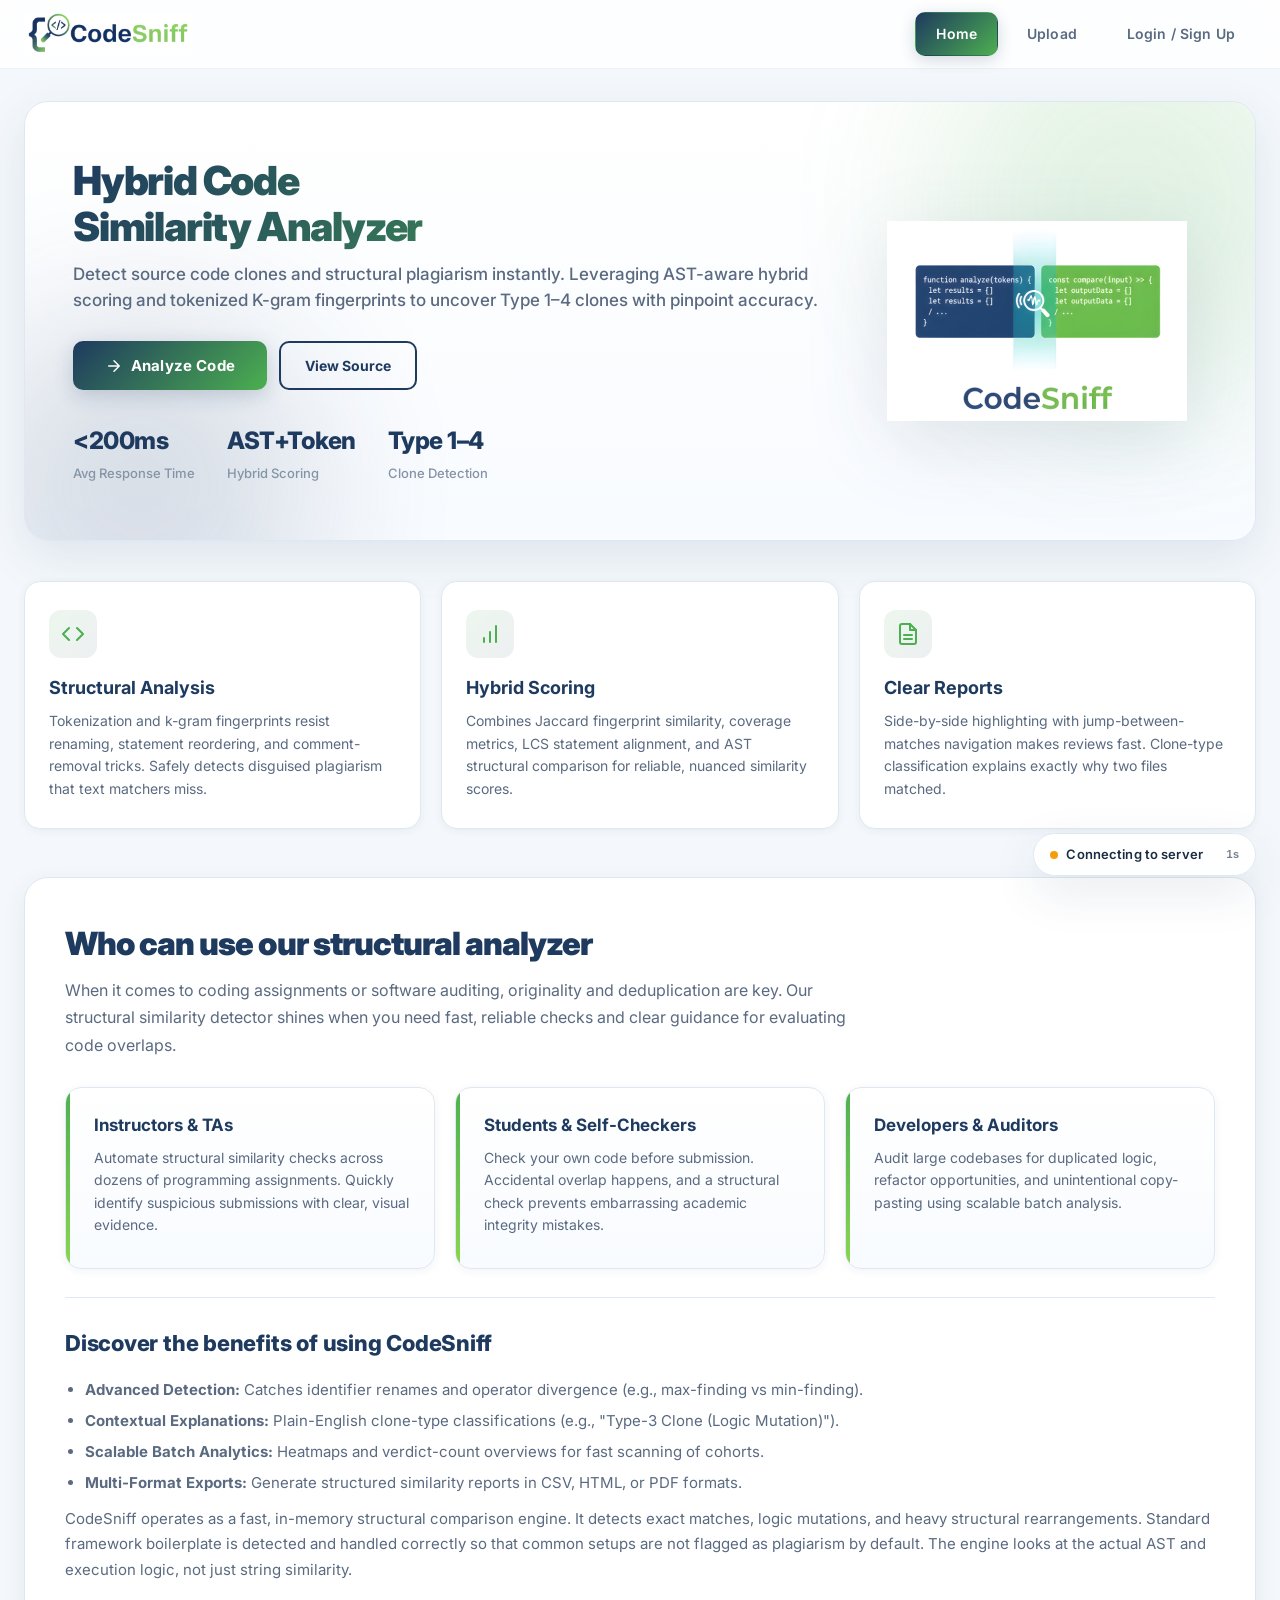
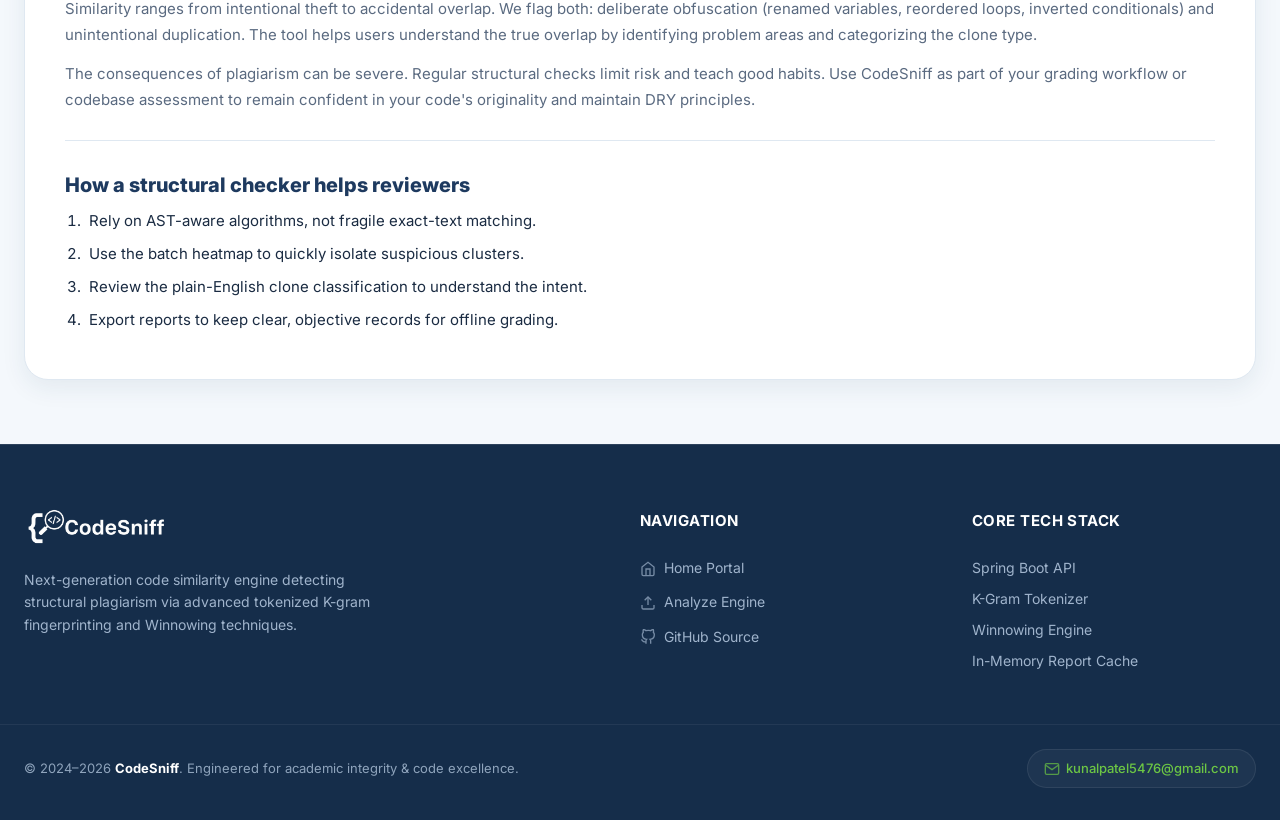
==== frontend/index.html @ 32101860 "Refactor frontend to ES6 modules and modular CSS files" ====
<!doctype html>
<html lang="en">

<head>
  <meta charset="utf-8" />
  <meta name="viewport" content="width=device-width,initial-scale=1" />
  <meta name="description"
    content="CodeSniff — AI-based code plagiarism detector using K-gram tokenization and Winnowing algorithm. Detect code similarity in Java source files instantly." />
  <meta name="theme-color" content="#1e3a5f" />

  <!-- Open Graph -->
  <meta property="og:title" content="CodeSniff — AI-Based Code Plagiarism Detector" />
  <meta property="og:description"
    content="Detect code similarity instantly using token-based structural analysis with K-gram fingerprinting and Winnowing algorithm." />
  <meta property="og:type" content="website" />
  <meta property="og:url" content="https://codesniff.tech" />
  <meta property="og:image" content="assets/4.png" />

  <!-- Favicons -->
  <link rel="icon" type="image/png" sizes="32x32" href="assets/favicon.png">
  <link rel="icon" type="image/png" sizes="16x16" href="assets/favicon.png">
  <link rel="apple-touch-icon" href="assets/favicon.png">

  <title>codesniff</title>
  <link rel="stylesheet" href="./css/core.css" />
  <link rel="stylesheet" href="./css/layout.css" />
  <link rel="stylesheet" href="./css/components.css" />
  <link rel="stylesheet" href="./css/auth.css" />
  <link rel="stylesheet" href="./css/upload.css" />
  <link rel="stylesheet" href="./css/results.css" />
  <link rel="stylesheet" href="./css/diff.css" />
  <link rel="stylesheet" href="./css/health.css" />
</head>

<body>

  <!-- ==================== TOPBAR ==================== -->
  <header class="topbar" id="topbar">
    <div class="header-inner">
      <div class="brand">
        <a href="#/home">
          <img id="brandLogo" src="assets/3.png" alt="CodeSniff" class="brand-logo" />
        </a>
      </div>

      <nav class="nav" aria-label="Main navigation">
        <a href="#/home" class="nav-link active" data-page="home">Home</a>
        <a href="#/upload" class="nav-link" data-page="upload">Upload</a>

        <div id="nav-logged-out" class="nav-auth">
          <a href="#/login" class="nav-link" data-page="login">Login / Sign Up</a>
        </div>
        <div id="nav-logged-in" class="nav-auth hidden">
          <div class="avatar-dropdown">
            <button id="avatarBtn" style="border:none; background:transparent; padding:0; display:flex; align-items:center; cursor:pointer;"><span id="avatarName" style="font-weight: 500; color: var(--navy);">User</span> &nbsp;<span style="color: var(--text-secondary);">▾</span></button>
            <div class="dropdown-menu hidden" id="avatarDropdownMenu">
              <a href="#/dashboard" data-page="dashboard">Dashboard</a>
              <a href="#/profile" data-page="profile">Edit Profile</a>
              <hr>
              <a href="#" id="btnLogout">Logout</a>
            </div>
          </div>
        </div>
      </nav>
    </div>
  </header>

  <!-- ==================== TOAST CONTAINER ==================== -->
  <div class="toast-container" id="toastContainer"></div>

  <!-- ==================== MAIN ==================== -->
  <main id="app" class="container">

    <!-- ====== HOME PAGE ====== -->
    <section id="page-home" class="page active">

      <!-- HERO -->
      <div class="hero">
        <div class="hero-content">
          <h1>Hybrid Code<br>Similarity Analyzer</h1>
          <p class="subtitle">Detect source code clones and structural plagiarism instantly. Leveraging AST-aware hybrid scoring and tokenized K-gram fingerprints to uncover Type 1–4 clones with pinpoint accuracy.</p>
          <div class="hero-actions">
            <button id="btnGetStarted" class="btn btn-primary">
              <svg width="18" height="18" viewBox="0 0 24 24" fill="none" stroke="currentColor" stroke-width="2"
                stroke-linecap="round" stroke-linejoin="round">
                <path d="M5 12h14M12 5l7 7-7 7" />
              </svg>
              Analyze Code
            </button>
            <a href="https://github.com/Kunal-htr/codesniff" target="_blank" rel="noopener" class="btn btn-outline">
              View Source
            </a>
          </div>

          <!-- Stats -->
          <div class="hero-stats">
            <div class="hero-stat">
              <span class="stat-value">&lt;200ms</span>
              <span class="stat-label">Avg Response Time</span>
            </div>
            <div class="hero-stat">
              <span class="stat-value">AST+Token</span>
              <span class="stat-label">Hybrid Scoring</span>
            </div>
            <div class="hero-stat">
              <span class="stat-value">Type 1–4</span>
              <span class="stat-label">Clone Detection</span>
            </div>
          </div>
        </div>
        <div class="hero-illustration" id="heroIllustration">
          <img src="assets/4.png" alt="CodeSniff comparison illustration" class="hero-logo" />
        </div>
      </div>

      <!-- FEATURES -->
      <div class="features">
        <div class="card">
          <div class="card-icon">
            <svg viewBox="0 0 24 24" fill="none" stroke="currentColor" stroke-width="2" stroke-linecap="round"
              stroke-linejoin="round">
              <polyline points="16 18 22 12 16 6" />
              <polyline points="8 6 2 12 8 18" />
            </svg>
          </div>
          <h3>Structural Analysis</h3>
          <p>Tokenization and k-gram fingerprints resist renaming, statement reordering, and comment-removal tricks.
            Safely detects disguised plagiarism that text matchers miss.</p>
        </div>
        <div class="card">
          <div class="card-icon">
            <svg viewBox="0 0 24 24" fill="none" stroke="currentColor" stroke-width="2" stroke-linecap="round"
              stroke-linejoin="round">
              <path d="M12 20V10" />
              <path d="M18 20V4" />
              <path d="M6 20v-4" />
            </svg>
          </div>
          <h3>Hybrid Scoring</h3>
          <p>Combines Jaccard fingerprint similarity, coverage metrics, LCS statement alignment, and AST structural
            comparison for reliable, nuanced similarity scores.</p>
        </div>
        <div class="card">
          <div class="card-icon">
            <svg viewBox="0 0 24 24" fill="none" stroke="currentColor" stroke-width="2" stroke-linecap="round"
              stroke-linejoin="round">
              <path d="M14 2H6a2 2 0 00-2 2v16a2 2 0 002 2h12a2 2 0 002-2V8z" />
              <polyline points="14 2 14 8 20 8" />
              <line x1="16" y1="13" x2="8" y2="13" />
              <line x1="16" y1="17" x2="8" y2="17" />
            </svg>
          </div>
          <h3>Clear Reports</h3>
          <p>Side-by-side highlighting with jump-between-matches navigation makes reviews fast. Clone-type
            classification explains exactly why two files matched.</p>
        </div>
      </div>

      <!-- ====== WHO CAN USE SECTION ====== -->
      <section class="long-article" id="who-can-use">
        <div class="container article-inner">
          <h2>Who can use our structural analyzer</h2>

          <p class="lead">
            When it comes to coding assignments or software auditing, originality and deduplication are key. Our
            structural similarity detector shines when you need fast, reliable checks and clear guidance for evaluating
            code overlaps.
          </p>

          <div class="cards-row">
            <article class="info-card">
              <h3>Instructors & TAs</h3>
              <p class="brief">
                Automate structural similarity checks across dozens of programming assignments. Quickly identify
                suspicious submissions with clear, visual evidence.
              </p>
              <div class="full-text hidden">
                <p>
                  Use class-wide batch scans to generate similarity heatmaps, obtain side-by-side reports, and export
                  evidence for grading. The tool highlights suspicious passages automatically so you can verify intent
                  quickly.
                </p>
              </div>
            </article>

            <article class="info-card">
              <h3>Students & Self-Checkers</h3>
              <p class="brief">
                Check your own code before submission. Accidental overlap happens, and a structural check prevents
                embarrassing academic integrity mistakes.
              </p>
              <div class="full-text hidden">
                <p>
                  Get explanatory highlights and understand where your structure matches too closely with standard
                  solutions or peers, helping you properly attribute or refactor code.
                </p>
              </div>
            </article>

            <article class="info-card">
              <h3>Developers & Auditors</h3>
              <p class="brief">
                Audit large codebases for duplicated logic, refactor opportunities, and unintentional copy-pasting using
                scalable batch analysis.
              </p>
              <div class="full-text hidden">
                <p>
                  By finding Type-3 and Type-4 logic clones, teams can consolidate duplicate utilities, enforce DRY
                  principles, and reduce technical debt effortlessly.
                </p>
              </div>
            </article>
          </div>

          <hr class="article-sep">

          <div class="article-block">
            <h3>Discover the benefits of using CodeSniff</h3>

            <div class="summary">
              <ul>
                <li><strong>Advanced Detection:</strong> Catches identifier renames and operator divergence (e.g.,
                  max-finding vs min-finding).</li>
                <li><strong>Contextual Explanations:</strong> Plain-English clone-type classifications (e.g., "Type-3
                  Clone (Logic Mutation)").</li>
                <li><strong>Scalable Batch Analytics:</strong> Heatmaps and verdict-count overviews for fast scanning of
                  cohorts.</li>
                <li><strong>Multi-Format Exports:</strong> Generate structured similarity reports in CSV, HTML, or PDF
                  formats.</li>
              </ul>
            </div>

            <div class="full-article">
              <p>
                CodeSniff operates as a fast, in-memory structural comparison engine. It detects exact matches, logic
                mutations, and heavy structural rearrangements. Standard framework boilerplate is detected and handled
                correctly so that common setups are not flagged as plagiarism by default. The engine looks at the actual
                AST and execution logic, not just string similarity.
              </p>

              <p>
                Similarity ranges from intentional theft to accidental overlap. We flag both: deliberate obfuscation
                (renamed variables, reordered loops, inverted conditionals) and unintentional duplication. The tool
                helps users understand the true overlap by identifying problem areas and categorizing the clone type.
              </p>

              <p>
                The consequences of plagiarism can be severe. Regular structural checks limit risk and teach good
                habits. Use CodeSniff as part of your grading workflow or codebase assessment to remain confident in
                your code's originality and maintain DRY principles.
              </p>
            </div>
          </div>

          <hr class="article-sep">

          <div class="tips">
            <h3>How a structural checker helps reviewers</h3>
            <ol>
              <li>Rely on AST-aware algorithms, not fragile exact-text matching.</li>
              <li>Use the batch heatmap to quickly isolate suspicious clusters.</li>
              <li>Review the plain-English clone classification to understand the intent.</li>
              <li>Export reports to keep clear, objective records for offline grading.</li>
            </ol>
          </div>
        </div>
      </section>
    </section>

    <!-- ====== UPLOAD PAGE ====== -->
    <section id="page-upload" class="page">
      <h2 class="page-title">Analyze Your Code</h2>

      <div class="tabs">
        <button class="tab active" data-tab="code">
          <svg width="16" height="16" viewBox="0 0 24 24" fill="none" stroke="currentColor" stroke-width="2"
            stroke-linecap="round" stroke-linejoin="round" style="vertical-align:-2px;margin-right:6px">
            <polyline points="16 18 22 12 16 6" />
            <polyline points="8 6 2 12 8 18" />
          </svg>
          Code
        </button>
        <button class="tab" data-tab="files">
          <svg width="16" height="16" viewBox="0 0 24 24" fill="none" stroke="currentColor" stroke-width="2"
            stroke-linecap="round" stroke-linejoin="round" style="vertical-align:-2px;margin-right:6px">
            <path d="M14 2H6a2 2 0 00-2 2v16a2 2 0 002 2h12a2 2 0 002-2V8z" />
            <polyline points="14 2 14 8 20 8" />
          </svg>
          Source File
        </button>
      </div>

      <!-- CODE TAB -->
      <div id="tab-code" class="tabpanel active">
        <div class="split">
          <div class="panel">
            <label for="codeA">Code A</label>
            <textarea id="codeA" spellcheck="false"
              placeholder="// Paste first Java program here&#10;public class Solution {&#10;    ...&#10;}"></textarea>
          </div>
          <div class="panel">
            <label for="codeB">Code B</label>
            <textarea id="codeB" spellcheck="false"
              placeholder="// Paste second Java program here&#10;public class Answer {&#10;    ...&#10;}"></textarea>
          </div>
        </div>

        <div class="actions controls-row">
          <label class="checkbox">
            <input type="checkbox" id="omitCommentsCode" checked />
            <span>Ignore comments</span>
          </label>
          <div class="inline params">
            <label for="kCode">K-gram</label>
            <input id="kCode" type="number" min="3" max="10" step="1" value="6" />
            <label for="wCode">Window</label>
            <input id="wCode" type="number" min="3" max="10" step="1" value="4" />
          </div>
          <div class="btn-group">
            <button id="btnAnalyzeCode" class="btn btn-primary">
              <svg width="16" height="16" viewBox="0 0 24 24" fill="none" stroke="currentColor" stroke-width="2"
                stroke-linecap="round" stroke-linejoin="round">
                <circle cx="11" cy="11" r="8" />
                <line x1="21" y1="21" x2="16.65" y2="16.65" />
              </svg>
              Analyze
            </button>
          </div>
        </div>
      </div>

      <!-- FILES TAB -->
      <div id="tab-files" class="tabpanel">
        <div class="dropzone" id="dropzone">
          <div class="dz-icon">
            <svg viewBox="0 0 24 24" fill="none" stroke="currentColor" stroke-width="2" stroke-linecap="round"
              stroke-linejoin="round">
              <path d="M21 15v4a2 2 0 01-2 2H5a2 2 0 01-2-2v-4" />
              <polyline points="17 8 12 3 7 8" />
              <line x1="12" y1="3" x2="12" y2="15" />
            </svg>
          </div>
          <p>Drag & drop source files here</p>
          <p class="muted">or</p>
          <button id="btnBrowse" type="button" class="btn">Choose Files</button>
          <input id="fileInput" type="file" multiple style="display: none;"
            accept=".java,.py,.c,.cpp,.js,.ts,.cs,.kt,.go,.rb,.swift,.php,.txt" />
        </div>

        <div id="fileList" class="filelist"></div>

        <div class="actions controls-row">
          <label class="checkbox">
            <input type="checkbox" id="omitCommentsFiles" checked />
            <span>Ignore comments</span>
          </label>
          <div class="inline params">
            <label for="kFiles">K-gram</label>
            <input id="kFiles" type="number" min="3" max="10" step="1" value="6" />
            <label for="wFiles">Window</label>
            <input id="wFiles" type="number" min="3" max="10" step="1" value="4" />
          </div>
          <div class="btn-group">
            <button id="btnAnalyzeFiles" class="btn btn-primary">
              <svg width="16" height="16" viewBox="0 0 24 24" fill="none" stroke="currentColor" stroke-width="2"
                stroke-linecap="round" stroke-linejoin="round">
                <circle cx="11" cy="11" r="8" />
                <line x1="21" y1="21" x2="16.65" y2="16.65" />
              </svg>
              Analyze Files
            </button>
          </div>
        </div>
      </div>

      <!-- RESULTS -->
      <section id="results" class="results hidden" aria-live="polite">
        <h3>Results</h3>
        <div id="summary" class="summary"></div>
        <div style="overflow-x:auto;">
          <table class="table" id="resultTable" aria-label="Similarity results table">
            <thead>
              <tr>
                <th>#</th>
                <th>Item A</th>
                <th>Item B</th>
                <th>Similarity</th>
                <th>Report</th>
              </tr>
            </thead>
            <tbody></tbody>
          </table>
        </div>

        <div id="batch-overview" class="hidden"
          style="margin-top: 40px; border-top: 1px solid var(--border); padding-top: 32px;">
          <h3>Batch Overview</h3>
          <div class="batch-stats-cards" id="batchStatsCards">
            <!-- cards injected via JS -->
          </div>

          <div class="batch-heatmap-container">
            <h4>Similarity Heatmap</h4>
            <div class="heatmap-scroll">
              <div id="batchHeatmap" class="heatmap-grid"></div>
            </div>
          </div>
        </div>
      </section>
    </section>

    <!-- ====== LOGIN PAGE ====== -->
    <section id="page-login" class="page">
      <div class="auth-card card">
        <h2 class="page-title" style="text-align:center;">Welcome Back</h2>
        <form id="loginForm" class="auth-form">
          <div class="form-group" style="margin-bottom: 16px;">
            <label for="loginEmail">Email</label>
            <input type="email" id="loginEmail" class="form-control" style="width:100%; padding: 8px;" required />
          </div>
          <div class="form-group" style="margin-bottom: 24px;">
            <label for="loginPassword">Password</label>
            <input type="password" id="loginPassword" class="form-control" style="width:100%; padding: 8px;" required />
          </div>
          <button type="submit" id="btnLoginSubmit" class="btn btn-primary" style="width:100%; justify-content:center;">Login</button>
        </form>
        <p class="auth-links text-center" style="margin-top: 20px; text-align: center; color: var(--text-secondary);">
          <a href="#/forgot-password" style="color: var(--green);">Forgot password?</a><br><br>
          New account? <a href="#/signup" style="color: var(--green); font-weight: 600; text-decoration: none;">Sign Up</a>
        </p>
      </div>
    </section>

    <!-- ====== SIGNUP PAGE ====== -->
    <section id="page-signup" class="page">
      <div class="auth-card card">
        <h2 class="page-title" style="text-align:center; margin-bottom: 8px;">Register</h2>
        <p style="text-align:center; color: var(--text-secondary); margin-bottom: 24px; font-size: 14px;">Create your account</p>
        <form id="signupForm" class="auth-form">
          <div class="form-group" style="margin-bottom: 16px;">
            <label for="signupName">Name*</label>
            <input type="text" id="signupName" class="form-control" style="width:100%; padding: 10px; border-radius: var(--radius-xs);" placeholder="Full name" required />
          </div>
          <div class="form-group" style="margin-bottom: 16px;">
            <label for="signupEmail">Email*</label>
            <input type="email" id="signupEmail" class="form-control" style="width:100%; padding: 10px; border-radius: var(--radius-xs);" placeholder="Enter your email" required />
          </div>
          <div class="form-group" style="margin-bottom: 16px;">
            <label for="signupPassword">Password*</label>
            <div style="position: relative;">
              <input type="password" id="signupPassword" class="form-control" style="width:100%; padding: 10px; padding-right: 36px; border-radius: var(--radius-xs);" placeholder="Create password" required minlength="8" />
              <button type="button" class="pwd-toggle" data-target="signupPassword" style="position: absolute; right: 8px; top: 50%; transform: translateY(-50%); background: none; border: none; cursor: pointer; color: var(--text-secondary); display: flex; align-items: center;">
                <svg width="18" height="18" viewBox="0 0 24 24" fill="none" stroke="currentColor" stroke-width="2"><path d="M1 12s4-8 11-8 11 8 11 8-4 8-11 8-11-8-11-8z"></path><circle cx="12" cy="12" r="3"></circle></svg>
              </button>
            </div>
          </div>
          <div class="form-group" style="margin-bottom: 24px;">
            <label for="signupConfirmPassword">Confirm Password*</label>
            <div style="position: relative;">
              <input type="password" id="signupConfirmPassword" class="form-control" style="width:100%; padding: 10px; padding-right: 36px; border-radius: var(--radius-xs);" placeholder="Confirm password" required />
              <button type="button" class="pwd-toggle" data-target="signupConfirmPassword" style="position: absolute; right: 8px; top: 50%; transform: translateY(-50%); background: none; border: none; cursor: pointer; color: var(--text-secondary); display: flex; align-items: center;">
                <svg width="18" height="18" viewBox="0 0 24 24" fill="none" stroke="currentColor" stroke-width="2"><path d="M1 12s4-8 11-8 11 8 11 8-4 8-11 8-11-8-11-8z"></path><circle cx="12" cy="12" r="3"></circle></svg>
              </button>
            </div>
            <small id="signupPwdError" style="display:none; color: #d32f2f; margin-top:4px; font-size: 13px;">Passwords do not match.</small>
          </div>
          <button type="submit" id="btnSignupSubmit" class="nav-link active" style="width:100%; justify-content:center; display:flex; align-items:center; border:none; cursor:pointer;">Register</button>
        </form>
        <p class="auth-links text-center" style="margin-top: 24px; text-align: center; color: var(--text-secondary); font-size: 14px;">
          Already registered? <a href="#/login" style="color: var(--green); font-weight: 600; text-decoration: none;">Sign In</a>
        </p>
      </div>
    </section>

    <!-- ====== VERIFY EMAIL PAGE ====== -->
    <section id="page-verify-email" class="page">
      <div class="auth-card card text-center" style="text-align: center;">
        <h2 class="page-title">Email Verification</h2>
        <div id="verifyEmailLoading" class="diff-state-msg" style="padding: 20px;">
          <div class="diff-spinner" style="margin-bottom: 16px;"></div>
          <span>Verifying your email...</span>
        </div>
        <div id="verifyEmailResult" class="hidden" style="padding: 20px;">
          <p id="verifyEmailMsg" style="margin-bottom: 20px; color: var(--text);"></p>
          <a href="#/login" class="btn btn-primary">Go to Login</a>
        </div>
      </div>
    </section>

    <!-- ====== FORGOT PASSWORD PAGE ====== -->
    <section id="page-forgot-password" class="page">
      <div class="auth-card card">
        <h2 class="page-title" style="text-align:center;">Reset Password</h2>
        <p style="text-align:center; color: var(--text-secondary); margin-bottom: 20px;">Enter your email and we'll send you a reset link.</p>
        <form id="forgotForm" class="auth-form">
          <div class="form-group" style="margin-bottom: 24px;">
            <label for="forgotEmail">Email</label>
            <input type="email" id="forgotEmail" class="form-control" style="width:100%; padding: 8px;" required />
          </div>
          <button type="submit" id="btnForgotSubmit" class="btn btn-primary" style="width:100%; justify-content:center;">Send Reset Link</button>
        </form>
        <p class="auth-links text-center" style="margin-top: 20px; text-align: center;">
          <a href="#/login" style="color: var(--primary);">Back to Login</a>
        </p>
      </div>
    </section>

    <!-- ====== RESET PASSWORD PAGE ====== -->
    <section id="page-reset-password" class="page">
      <div class="auth-card card">
        <h2 class="page-title" style="text-align:center;">Set New Password</h2>
        <form id="resetForm" class="auth-form">
          <div class="form-group" style="margin-bottom: 24px;">
            <label for="resetPassword">New Password</label>
            <input type="password" id="resetPassword" class="form-control" style="width:100%; padding: 8px;" required minlength="8" />
          </div>
          <button type="submit" id="btnResetSubmit" class="btn btn-primary" style="width:100%; justify-content:center;">Update Password</button>
        </form>
      </div>
    </section>

    <!-- ====== DASHBOARD PAGE ====== -->
    <section id="page-dashboard" class="page">
      <h2 class="page-title">Dashboard</h2>
      <div class="card">
        <h3>Welcome, <span id="dashEmail" style="color: var(--primary);"></span>!</h3>
        <br>
        <p class="muted">Your analysis history will appear here soon.</p>
      </div>
    </section>

    <!-- ====== PROFILE PAGE ====== -->
    <section id="page-profile" class="page">
      <h2 class="page-title" style="text-align:center; margin-bottom: 32px;">Settings</h2>
      
      <div class="profile-container">
        <aside class="profile-sidebar">
          <ul class="profile-nav">
            <li class="profile-nav-item active" data-target="prof-personal">Personal Details</li>
            <li class="profile-nav-item" data-target="prof-security">Security</li>
          </ul>
        </aside>
        
        <div class="profile-content card">
          <!-- Personal Details Section -->
          <div id="prof-personal" class="profile-section active">
            <h3 style="margin-bottom: 24px; font-size: 18px; color: var(--navy);">Personal Details</h3>
            <form id="updateProfileForm" class="auth-form">
              <div class="form-group" style="margin-bottom: 16px;">
                <label for="profName">Name</label>
                <input type="text" id="profName" class="form-control" style="width:100%; padding: 10px;" placeholder="Your Name" />
              </div>
              <div class="form-group" style="margin-bottom: 24px;">
                <label for="profEmail">Email</label>
                <input type="email" id="profEmail" class="form-control" style="width:100%; padding: 10px;" required />
              </div>
              <button type="submit" id="btnUpdateProfileSubmit" class="btn btn-primary" style="width:100%; justify-content:center;">Update Profile</button>
            </form>
          </div>

          <!-- Security Section -->
          <div id="prof-security" class="profile-section hidden">
            <h3 style="margin-bottom: 24px; font-size: 18px; color: var(--navy);">Security</h3>
            <form id="profileForm" class="auth-form">
              <div class="form-group" style="margin-bottom: 16px;">
                <label for="profCurrentPass">Current Password</label>
                <input type="password" id="profCurrentPass" class="form-control" style="width:100%; padding: 10px;" required />
              </div>
              <div class="form-group" style="margin-bottom: 24px;">
                <label for="profNewPass">New Password</label>
                <input type="password" id="profNewPass" class="form-control" style="width:100%; padding: 10px;" required minlength="8" />
              </div>
              <button type="submit" id="btnProfileSubmit" class="btn btn-primary" style="width:100%; justify-content:center;">Change Password</button>
            </form>
          </div>
        </div>
      </div>
    </section>

  </main>

  <!-- ==================== FOOTER ==================== -->

  <footer class="site-footer">
    <div class="footer-columns">

      <!-- Column 1: Brand Info -->
      <div class="col brand-col">
        <div class="brand-logo-container">
          <img src="assets/6.png" alt="CodeSniff Logo" class="footer-brand-logo" />
        </div>
        <p class="brand-desc">
          Next-generation code similarity engine detecting structural plagiarism via advanced tokenized K-gram
          fingerprinting and Winnowing techniques.
        </p>
      </div>

      <!-- Column 2: Quick Links -->
      <div class="col">
        <h4>Navigation</h4>
        <ul class="footer-nav-list">
          <li><a href="#/home"><svg class="footer-link-icon" viewBox="0 0 24 24" fill="none" stroke="currentColor"
                stroke-width="2">
                <path d="M3 9l9-7 9 7v11a2 2 0 0 1-2 2H5a2 2 0 0 1-2-2z" />
                <polyline points="9 22 9 12 15 12 15 22" />
              </svg> Home Portal</a></li>
          <li><a href="#/upload"><svg class="footer-link-icon" viewBox="0 0 24 24" fill="none" stroke="currentColor"
                stroke-width="2">
                <path d="M21 15v4a2 2 0 0 1-2 2H5a2 2 0 0 1-2-2v-4" />
                <polyline points="17 8 12 3 7 8" />
                <line x1="12" y1="3" x2="12" y2="15" />
              </svg> Analyze Engine</a></li>
          <li><a href="https://github.com/Kunal-htr/codesniff" target="_blank" rel="noopener"><svg
                class="footer-link-icon" viewBox="0 0 24 24" fill="none" stroke="currentColor" stroke-width="2">
                <path
                  d="M9 19c-5 1.5-5-2.5-7-3m14 6v-3.87a3.37 3.37 0 0 0-.94-2.61c3.14-.35 6.44-1.54 6.44-7A5.44 5.44 0 0 0 20 4.77 5.07 5.07 0 0 0 19.91 1S18.73.65 16 2.48a13.38 13.38 0 0 0-7 0C6.27.65 5.09 1 5.09 1A5.07 5.07 0 0 0 5 4.77a5.44 5.44 0 0 0-1.5 3.78c0 5.42 3.3 6.61 6.44 7A3.37 3.37 0 0 0 9 18.13V22" />
              </svg> GitHub Source</a></li>
        </ul>
      </div>

      <!-- Column 3: Tech Stack -->
      <div class="col">
        <h4>Core Tech Stack</h4>
        <ul>
          <li>Spring Boot API</li>
          <li>K-Gram Tokenizer</li>
          <li>Winnowing Engine</li>
          <li>In-Memory Report Cache</li>
        </ul>
      </div>

    </div>

    <div class="footer-bottom">
      <div class="footer-bottom-inner">
        <div class="copyright">
          © 2024–2026 <strong>CodeSniff</strong>. Engineered for academic integrity & code excellence.
        </div>
        <div class="footer-pills-container">
          <div class="email-pill">
            <a href="mailto:kunalpatel5476@gmail.com" class="email-link">
              <svg class="footer-link-icon" viewBox="0 0 24 24" fill="none" stroke="currentColor" stroke-width="2">
                <path d="M4 4h16c1.1 0 2 .9 2 2v12c0 1.1-.9 2-2 2H4c-1.1 0-2-.9-2-2V6c0-1.1.9-2 2-2z" />
                <polyline points="22,6 12,13 2,6" />
              </svg>
              kunalpatel5476@gmail.com
            </a>
          </div>
        </div>
      </div>
    </div>
  </footer>

  <!-- ==================== DIFF VIEWER MODAL ==================== -->
  <!-- Placed as direct body child so position:fixed is never clipped by a display:none ancestor -->
  <div id="diff-overlay" class="diff-overlay hidden" role="dialog" aria-modal="true" aria-labelledby="diff-modal-title">
    <div class="diff-modal">
      <div class="diff-modal-header">
        <div class="diff-modal-title-group">
          <svg width="18" height="18" viewBox="0 0 24 24" fill="none" stroke="currentColor" stroke-width="2"
            stroke-linecap="round" stroke-linejoin="round">
            <polyline points="16 18 22 12 16 6" />
            <polyline points="8 6 2 12 8 18" />
          </svg>
          <h3 id="diff-modal-title">Side-by-Side Code Review</h3>
        </div>
        <div class="diff-modal-actions">
          <span id="diff-match-count" class="diff-badge"></span>

          <!-- Match navigation -->
          <div id="diff-nav" class="diff-nav hidden">
            <button id="diff-prev" class="diff-nav-btn" aria-label="Previous match" title="Previous match">
              <svg width="14" height="14" viewBox="0 0 24 24" fill="none" stroke="currentColor" stroke-width="2.5"
                stroke-linecap="round" stroke-linejoin="round">
                <polyline points="18 15 12 9 6 15" />
              </svg>
            </button>
            <span id="diff-nav-pos" class="diff-nav-pos">1 / 3</span>
            <button id="diff-next" class="diff-nav-btn" aria-label="Next match" title="Next match">
              <svg width="14" height="14" viewBox="0 0 24 24" fill="none" stroke="currentColor" stroke-width="2.5"
                stroke-linecap="round" stroke-linejoin="round">
                <polyline points="6 9 12 15 18 9" />
              </svg>
            </button>
          </div>

          <!-- Export buttons -->
          <div id="diff-exports" class="diff-exports hidden">
            <a id="diff-export-csv" class="diff-export-btn" href="#" download title="Download CSV">CSV</a>
            <a id="diff-export-html" class="diff-export-btn" href="#" target="_blank" rel="noopener"
              title="Open HTML report">HTML</a>
            <a id="diff-export-pdf" class="diff-export-btn" href="#" download title="Download PDF">PDF</a>
          </div>

          <button id="diff-close-btn" class="diff-close-btn" aria-label="Close diff viewer">
            <svg width="18" height="18" viewBox="0 0 24 24" fill="none" stroke="currentColor" stroke-width="2">
              <line x1="18" y1="6" x2="6" y2="18" />
              <line x1="6" y1="6" x2="18" y2="18" />
            </svg>
          </button>
        </div>
      </div>

      <div id="diff-explanation" class="diff-explanation hidden"
        style="padding: 12px 24px; border-bottom: 1px solid var(--border); background: var(--bg-alt);">
        <div style="margin-bottom: 6px;">
          <span id="diff-clone-type" class="diff-badge"
            style="background: rgba(33, 150, 243, 0.1); color: #1976d2; border-color: rgba(33, 150, 243, 0.25);"></span>
        </div>
        <ul id="diff-factors-list"
          style="margin: 0; padding-left: 20px; font-size: 13px; color: var(--text-secondary);"></ul>
      </div>

      <div id="diff-loading" class="diff-state-msg">
        <div class="diff-spinner"></div>
        <span>Loading matched regions…</span>
      </div>
      <div id="diff-error" class="diff-state-msg diff-error-msg hidden">
        <svg width="20" height="20" viewBox="0 0 24 24" fill="none" stroke="currentColor" stroke-width="2">
          <circle cx="12" cy="12" r="10" />
          <line x1="12" y1="8" x2="12" y2="12" />
          <line x1="12" y1="16" x2="12.01" y2="16" />
        </svg>
        <span id="diff-error-text">Failed to load matched regions.</span>
      </div>
      <div id="diff-no-matches" class="diff-state-msg diff-info-msg hidden">
        <svg width="20" height="20" viewBox="0 0 24 24" fill="none" stroke="currentColor" stroke-width="2">
          <circle cx="12" cy="12" r="10" />
          <line x1="12" y1="16" x2="12" y2="12" />
          <line x1="12" y1="8" x2="12.01" y2="8" />
        </svg>
        <span>No significant matched regions found between these files.</span>
      </div>

      <div id="diff-content" class="diff-container hidden">
        <div class="diff-panel" id="diff-panel-a">
          <div class="diff-panel-header" id="diff-header-a">File A</div>
          <div class="diff-code-wrap" id="diff-code-a"></div>
        </div>
        <div class="diff-gutter-divider" aria-hidden="true"></div>
        <div class="diff-panel" id="diff-panel-b">
          <div class="diff-panel-header" id="diff-header-b">File B</div>
          <div class="diff-code-wrap" id="diff-code-b"></div>
        </div>
      </div>
    </div>
  </div>

  <script type="module" src="./js/main.js"></script>
</body>

</html>
---- frontend/css/core.css ----
/* ============================================================
   CodeSniff — Premium Light Theme
   Brand palette: Navy #1e3a5f · Green #4caf50 · Lime #6cc644 · White
   ============================================================ */

@import url('https://fonts.googleapis.com/css2?family=Inter:wght@400;500;600;700;800;900&family=JetBrains+Mono:wght@400;500;600&display=swap');

/* ---------- Design Tokens ---------- */
:root {
  /* Brand */
  --navy: #1e3a5f;
  --navy-deep: #152d4a;
  --navy-light: #2a4f7a;
  --green: #4caf50;
  --green-light: #6cc644;
  --lime: #8bd650;
  --teal: #3db89a;

  /* Surfaces */
  --bg: #f4f8fc;
  --bg-alt: #eaf1f9;
  --surface: #ffffff;
  --surface-alt: #f8fbff;

  /* Text */
  --text: #1a2b42;
  --text-secondary: #5a6a80;
  --text-muted: #8494a7;

  /* Borders & Shadows */
  --border: #dfe8f1;
  --border-hover: #c4d4e6;
  --shadow-sm: 0 2px 8px rgba(30, 58, 95, 0.06);
  --shadow-md: 0 8px 24px rgba(30, 58, 95, 0.08);
  --shadow-lg: 0 16px 48px rgba(30, 58, 95, 0.10);
  --shadow-glow: 0 8px 32px rgba(76, 175, 80, 0.15);

  /* Misc */
  --radius: 16px;
  --radius-sm: 10px;
  --radius-xs: 6px;
  --transition: 0.3s cubic-bezier(0.4, 0, 0.2, 1);

  /* Gradients */
  --grad-brand: linear-gradient(135deg, var(--navy) 0%, var(--green) 100%);
  --grad-green: linear-gradient(135deg, var(--green) 0%, var(--lime) 100%);
  --grad-surface: linear-gradient(180deg, #ffffff 0%, #f8fbff 100%);
}

/* ---------- Reset ---------- */
*,
*::before,
*::after {
  box-sizing: border-box;
  margin: 0;
  padding: 0;
}

html {
  scroll-behavior: smooth;
}

body {
  font-family: 'Inter', system-ui, -apple-system, 'Segoe UI', Roboto, sans-serif;
  background: var(--bg);
  color: var(--text);
  -webkit-font-smoothing: antialiased;
  -moz-osx-font-smoothing: grayscale;
  line-height: 1.6;
  min-height: 100vh;
}

/* ---------- Container ---------- */
.container {
  max-width: 1280px;
  margin: 0 auto;
  padding: 0 24px;
}

/* ---------- Keyframes ---------- */
@keyframes fadeInUp {
  from { opacity: 0; transform: translateY(24px); }
  to { opacity: 1; transform: translateY(0); }
}

@keyframes fadeIn {
  from { opacity: 0; }
  to { opacity: 1; }
}

@keyframes slideInLeft {
  from { opacity: 0; transform: translateX(-30px); }
  to { opacity: 1; transform: translateX(0); }
}

@keyframes slideInRight {
  from { opacity: 0; transform: translateX(30px); }
  to { opacity: 1; transform: translateX(0); }
}

@keyframes float {
  0%, 100% { transform: translateY(0); }
  50% { transform: translateY(-12px); }
}

@keyframes pulse-ring {
  0% { box-shadow: 0 0 0 0 rgba(76, 175, 80, 0.4); }
  70% { box-shadow: 0 0 0 12px rgba(76, 175, 80, 0); }
  100% { box-shadow: 0 0 0 0 rgba(76, 175, 80, 0); }
}

@keyframes blob-move {
  0%, 100% { transform: translate(0, 0) scale(1); }
  25% { transform: translate(30px, -20px) scale(1.05); }
  50% { transform: translate(-10px, 20px) scale(0.95); }
  75% { transform: translate(20px, 10px) scale(1.02); }
}

/* ============================================================
   PAGE TRANSITIONS
   ============================================================ */
.page {
  display: none;
}

.page.active {
  display: block;
  animation: fadeInUp 0.4s ease-out;
}

/* ============================================================
   UTILITIES
   ============================================================ */
.hidden {
  display: none !important;
}

.muted {
  color: var(--text-muted);
}
---- frontend/css/layout.css ----
/* ============================================================
   TOPBAR
   ============================================================ */
.topbar {
  position: sticky;
  top: 0;
  z-index: 1100;
  background: rgba(255, 255, 255, 0.85);
  backdrop-filter: blur(20px) saturate(180%);
  -webkit-backdrop-filter: blur(20px) saturate(180%);
  border-bottom: 1px solid rgba(223, 232, 241, 0.6);
  transition: all var(--transition);
}

.topbar.scrolled {
  box-shadow: var(--shadow-md);
  background: rgba(255, 255, 255, 0.95);
}

.header-inner {
  display: flex;
  align-items: center;
  justify-content: space-between;
  gap: 16px;
  padding: 12px 0;
  max-width: 1280px;
  margin: 0 auto;
  padding-left: 24px;
  padding-right: 24px;
}

/* Brand */
.brand {
  display: flex;
  align-items: center;
}

.brand-logo {
  height: 42px;
  width: auto;
  object-fit: contain;
  display: block;
  transition: transform var(--transition);
}

.brand-logo:hover {
  transform: scale(1.03);
}

/* Nav */
.nav {
  display: flex;
  gap: 8px;
  align-items: center;
}

.nav-link {
  position: relative;
  color: var(--text-secondary);
  text-decoration: none;
  padding: 10px 20px;
  border-radius: var(--radius-sm);
  font-weight: 600;
  font-size: 14px;
  transition: all var(--transition);
  border: 1px solid transparent;
  letter-spacing: 0.01em;
}

.nav-link:hover {
  color: var(--navy);
  background: rgba(30, 58, 95, 0.05);
  border-color: var(--border);
}

.nav-link.active {
  color: #fff;
  background: var(--grad-brand);
  border-color: transparent;
  box-shadow: 0 4px 16px rgba(30, 58, 95, 0.2);
}

.page-title {
  margin: 32px 0 16px;
  font-size: 28px;
  font-weight: 800;
  color: var(--navy);
  letter-spacing: -0.02em;
  animation: fadeInUp 0.5s ease-out;
}

/* ============================================================
   HERO
   ============================================================ */
.hero {
  position: relative;
  display: flex;
  gap: 48px;
  align-items: center;
  margin-top: 32px;
  padding: 56px 48px;
  border-radius: 24px;
  background: var(--grad-surface);
  border: 1px solid var(--border);
  box-shadow: var(--shadow-lg);
  overflow: hidden;
}

/* Animated background blobs */
.hero::before,
.hero::after {
  content: '';
  position: absolute;
  border-radius: 50%;
  filter: blur(80px);
  opacity: 0.15;
  z-index: 0;
  pointer-events: none;
}

.hero::before {
  width: 400px;
  height: 400px;
  background: var(--green);
  top: -100px;
  right: -80px;
  animation: blob-move 15s ease-in-out infinite;
}

.hero::after {
  width: 350px;
  height: 350px;
  background: var(--navy);
  bottom: -120px;
  left: -60px;
  animation: blob-move 18s ease-in-out infinite reverse;
}

.hero-content {
  flex: 1;
  position: relative;
  z-index: 1;
  animation: slideInLeft 0.8s ease-out;
}

.hero h1 {
  margin: 0;
  font-size: 40px;
  font-weight: 900;
  letter-spacing: -0.03em;
  line-height: 1.15;
  background: var(--grad-brand);
  -webkit-background-clip: text;
  -webkit-text-fill-color: transparent;
  background-clip: text;
}

.subtitle {
  margin: 12px 0 28px;
  color: var(--text-secondary);
  font-size: 17px;
  font-weight: 500;
  line-height: 1.5;
}

.hero-actions {
  display: flex;
  gap: 12px;
  flex-wrap: wrap;
}

/* Hero stats */
.hero-stats {
  display: flex;
  gap: 32px;
  margin-top: 32px;
  flex-wrap: wrap;
}

.hero-stat {
  display: flex;
  flex-direction: column;
  gap: 2px;
}

.hero-stat .stat-value {
  font-size: 24px;
  font-weight: 800;
  color: var(--navy);
  letter-spacing: -0.02em;
}

.hero-stat .stat-label {
  font-size: 13px;
  color: var(--text-muted);
  font-weight: 500;
}

.hero-illustration {
  width: 340px;
  flex-shrink: 0;
  display: flex;
  align-items: center;
  justify-content: center;
  position: relative;
  z-index: 1;
  animation: slideInRight 0.8s ease-out;
}

.hero-logo {
  max-width: 300px;
  width: 100%;
  display: block;
  animation: float 6s ease-in-out infinite;
  filter: drop-shadow(0 20px 40px rgba(30, 58, 95, 0.12));
}


/* ============================================================
   FEATURE CARDS
   ============================================================ */
.features {
  display: grid;
  gap: 20px;
  grid-template-columns: repeat(3, 1fr);
  margin: 40px 0;
}

.card {
  position: relative;
  background: var(--surface);
  border: 1px solid var(--border);
  padding: 28px 24px;
  border-radius: var(--radius);
  box-shadow: var(--shadow-sm);
  transition: all var(--transition);
  overflow: hidden;
  animation: fadeInUp 0.6s ease-out both;
}

.card:nth-child(1) { animation-delay: 0.1s; }
.card:nth-child(2) { animation-delay: 0.2s; }
.card:nth-child(3) { animation-delay: 0.3s; }

.card::before {
  content: '';
  position: absolute;
  top: 0;
  left: 0;
  right: 0;
  height: 4px;
  background: var(--grad-green);
  opacity: 0;
  transition: opacity var(--transition);
}

.card:hover {
  transform: translateY(-6px);
  box-shadow: var(--shadow-lg);
  border-color: var(--border-hover);
}

.card:hover::before {
  opacity: 1;
}

.card-icon {
  width: 48px;
  height: 48px;
  border-radius: 12px;
  background: linear-gradient(135deg, rgba(76, 175, 80, 0.1), rgba(30, 58, 95, 0.08));
  display: flex;
  align-items: center;
  justify-content: center;
  margin-bottom: 16px;
  color: var(--green);
  transition: all var(--transition);
}

.card:hover .card-icon {
  background: var(--grad-green);
  color: #fff;
  transform: scale(1.05);
}

.card-icon svg {
  width: 24px;
  height: 24px;
}

.card h3 {
  margin: 0 0 8px;
  font-size: 18px;
  font-weight: 700;
  color: var(--navy);
}

.card p {
  color: var(--text-secondary);
  font-size: 14px;
  line-height: 1.6;
}

/* ============================================================
   LONG ARTICLE / WHO CAN USE
   ============================================================ */
.long-article {
  margin: 48px 0 56px;
}

.article-inner {
  padding: 40px;
  background: var(--surface);
  border: 1px solid var(--border);
  border-radius: 24px;
  box-shadow: var(--shadow-md);
}

.long-article h2 {
  font-size: 32px;
  font-weight: 900;
  color: var(--navy);
  letter-spacing: -0.03em;
  margin-bottom: 8px;
}

.long-article .lead {
  color: var(--text-secondary);
  font-size: 16px;
  margin-bottom: 28px;
  line-height: 1.7;
  max-width: 800px;
}

/* Info cards grid */
.cards-row {
  display: grid;
  grid-template-columns: repeat(3, 1fr);
  gap: 20px;
  margin-bottom: 28px;
}

.info-card {
  position: relative;
  padding: 24px 24px 24px 28px;
  border-radius: var(--radius);
  background: var(--grad-surface);
  border: 1px solid var(--border);
  box-shadow: var(--shadow-sm);
  transition: all var(--transition);
  display: flex;
  flex-direction: column;
  overflow: hidden;
}

.info-card::before {
  content: '';
  position: absolute;
  left: 0;
  top: 0;
  bottom: 0;
  width: 4px;
  background: var(--grad-green);
  transition: width var(--transition);
}

.info-card:hover {
  transform: translateY(-4px);
  box-shadow: var(--shadow-lg);
  border-color: var(--border-hover);
}

.info-card:hover::before {
  width: 5px;
}

.info-card h3 {
  margin: 0 0 8px;
  font-size: 17px;
  font-weight: 700;
  color: var(--navy);
}

.info-card .brief {
  color: var(--text-secondary);
  margin-bottom: 8px;
  line-height: 1.6;
  font-size: 14px;
}

.info-card .full-text {
  color: var(--text-secondary);
  max-height: 0;
  overflow: hidden;
  transition: max-height 0.4s cubic-bezier(0.4, 0, 0.2, 1), padding 0.3s ease;
  padding-top: 0;
  font-size: 14px;
  line-height: 1.6;
}

.info-card .full-text.open {
  max-height: 300px;
  padding-top: 8px;
}

/* Article separators and blocks */
.article-sep {
  height: 1px;
  background: var(--border);
  border: none;
  margin: 28px 0;
}

.article-block h3 {
  margin-top: 0;
  font-size: 22px;
  font-weight: 800;
  color: var(--navy);
  letter-spacing: -0.01em;
}

.summary ul {
  margin: 14px 0 10px 20px;
  color: var(--text-secondary);
  line-height: 1.8;
  font-size: 15px;
}

.summary li {
  margin: 4px 0;
}

.full-article {
  color: var(--text-secondary);
  line-height: 1.7;
  font-size: 15px;
}

.full-article p {
  margin-bottom: 14px;
}

/* Tips */
.tips h3 {
  margin-top: 10px;
  font-size: 20px;
  font-weight: 800;
  color: var(--navy);
}

.tips ol {
  margin-left: 20px;
  color: var(--text);
  line-height: 1.8;
  font-size: 15px;
}

.tips li {
  margin: 6px 0;
  padding-left: 4px;
}

/* ============================================================
   FOOTER
   ============================================================ */
.site-footer {
  background: rgb(21, 45, 74);
  color: #c8d8ec;
  padding: 64px 0 32px;
  margin-top: 64px;
  position: relative;
  border-top: 1px solid rgba(255, 255, 255, 0.1);
}

.footer-columns {
  display: grid;
  grid-template-columns: 2fr 1fr 1fr;
  gap: 48px;
  max-width: 1280px;
  margin: 0 auto;
  padding: 0 24px;
  align-items: start;
}

.brand-col {
  display: flex;
  flex-direction: column;
  gap: 16px;
}

.footer-brand-logo {
  height: 36px;
  object-fit: contain;
}

.brand-desc {
  font-size: 14px;
  line-height: 1.6;
  color: #a0b4cc;
  max-width: 380px;
}

.site-footer .col h4 {
  margin: 0 0 20px;
  color: #ffffff;
  font-size: 15px;
  font-weight: 700;
  letter-spacing: 0.03em;
  text-transform: uppercase;
}

.site-footer .col ul {
  list-style: none;
  padding: 0;
  margin: 0;
  color: #a0b4cc;
  line-height: 2.2;
  font-size: 14px;
}

.site-footer .col ul li a {
  color: #a0b4cc;
  text-decoration: none;
  display: inline-flex;
  align-items: center;
  gap: 8px;
  transition: all var(--transition);
}

.site-footer .col ul li a:hover {
  color: #ffffff;
  transform: translateX(4px);
}

.footer-link-icon {
  width: 16px;
  height: 16px;
  stroke-width: 2px;
  opacity: 0.7;
  transition: opacity var(--transition);
}

.site-footer .col ul li a:hover .footer-link-icon {
  opacity: 1;
}

/* Footer bottom */
.footer-bottom {
  max-width: 1280px;
  margin: 0 auto;
  padding: 24px 24px 0;
  border-top: 1px solid rgba(255, 255, 255, 0.06);
  margin-top: 48px;
}

.footer-bottom-inner {
  display: flex;
  justify-content: space-between;
  align-items: center;
  flex-wrap: wrap;
  gap: 16px;
}

.copyright {
  font-size: 13px;
  color: #8fa4bc;
}

.copyright strong {
  color: #ffffff;
}

.footer-pills-container {
  display: flex;
  align-items: center;
  gap: 12px;
  flex-wrap: wrap;
}

.status-pill,
.email-pill {
  display: inline-flex;
  align-items: center;
  gap: 10px;
  background: rgba(255, 255, 255, 0.04);
  padding: 8px 16px;
  border-radius: 99px;
  border: 1px solid rgba(255, 255, 255, 0.08);
  font-size: 13px;
  color: #c8d8ec;
  transition: all var(--transition);
}

.email-pill:hover {
  background: rgba(255, 255, 255, 0.08);
  border-color: rgba(255, 255, 255, 0.15);
}

.status-dot-green {
  width: 8px;
  height: 8px;
  background-color: var(--green);
  border-radius: 50%;
  box-shadow: 0 0 0 0 rgba(76, 175, 80, 0.4);
  animation: pulse-ring 2s infinite;
}

.status-text {
  font-weight: 600;
  color: #ffffff;
  font-size: 12px;
  letter-spacing: 0.02em;
  text-transform: uppercase;
}

.email-pill .email-link {
  color: var(--green-light);
  text-decoration: none;
  font-weight: 500;
  transition: color var(--transition);
  display: inline-flex;
  align-items: center;
  gap: 6px;
}

.email-pill .email-link:hover {
  color: #ffffff;
}

/* ============================================================
   RESPONSIVE (Layout)
   ============================================================ */
@media (max-width: 1100px) {
  .hero {
    flex-direction: column;
    padding: 40px 32px;
    gap: 32px;
    text-align: center;
  }

  .hero-actions {
    justify-content: center;
  }

  .hero-content {
    order: 2;
  }

  .hero-illustration {
    order: 1;
    width: 240px;
  }

  .hero-stats {
    justify-content: center;
  }

  .hero h1 {
    font-size: 32px;
  }

  .features {
    grid-template-columns: repeat(2, 1fr);
  }

  .cards-row {
    grid-template-columns: repeat(2, 1fr);
  }

  .footer-columns {
    grid-template-columns: repeat(2, 1fr);
    gap: 28px;
  }
}

@media (max-width: 700px) {
  .hero {
    padding: 32px 20px;
    margin-top: 16px;
    border-radius: 16px;
  }

  .hero h1 {
    font-size: 26px;
  }

  .hero-illustration {
    width: 180px;
  }

  .hero-stats {
    gap: 20px;
  }

  .features {
    grid-template-columns: 1fr;
  }

  .cards-row {
    grid-template-columns: 1fr;
  }

  .footer-columns {
    grid-template-columns: 1fr;
  }

  .article-inner {
    padding: 24px 18px;
  }

  .page-title {
    font-size: 22px;
  }

  .header-inner {
    padding-left: 16px;
    padding-right: 16px;
  }
}

@media (max-width: 480px) {
  .hero-stats {
    flex-direction: column;
    gap: 12px;
    align-items: center;
  }

  .brand-logo {
    height: 36px;
  }

  .nav-link {
    padding: 8px 14px;
    font-size: 13px;
  }
}
---- frontend/css/components.css ----
/* ============================================================
   BUTTONS
   ============================================================ */
.btn {
  display: inline-flex;
  align-items: center;
  gap: 8px;
  padding: 12px 24px;
  border-radius: var(--radius-sm);
  border: 1px solid var(--border);
  background: var(--surface);
  color: var(--text);
  cursor: pointer;
  font-weight: 700;
  font-size: 14px;
  font-family: inherit;
  transition: all var(--transition);
  text-decoration: none;
  line-height: 1.4;
}

.btn:hover {
  transform: translateY(-2px);
  box-shadow: var(--shadow-md);
  border-color: var(--border-hover);
}

.btn:active {
  transform: translateY(0);
}

.btn-primary {
  background: var(--grad-brand);
  color: #ffffff;
  border: none;
  box-shadow: 0 6px 20px rgba(30, 58, 95, 0.2);
  padding: 14px 32px;
  font-size: 15px;
  letter-spacing: 0.01em;
}

.btn-primary:hover {
  box-shadow: 0 10px 32px rgba(30, 58, 95, 0.3);
  transform: translateY(-3px);
}

.btn-primary:active {
  transform: translateY(-1px);
  box-shadow: 0 4px 16px rgba(30, 58, 95, 0.2);
}

.btn-outline {
  background: transparent;
  color: var(--navy);
  border: 2px solid var(--navy);
}

.btn-outline:hover {
  background: var(--navy);
  color: #fff;
}

.btn-group {
  margin-left: auto;
}

/* ============================================================
   TABS
   ============================================================ */
.tabs {
  display: flex;
  gap: 4px;
  margin: 16px 0;
  background: var(--bg-alt);
  padding: 4px;
  border-radius: var(--radius-sm);
  width: fit-content;
}

.tab {
  padding: 10px 24px;
  border-radius: 8px;
  border: none;
  background: transparent;
  color: var(--text-secondary);
  cursor: pointer;
  font-weight: 700;
  font-size: 14px;
  font-family: inherit;
  transition: all var(--transition);
}

.tab:hover {
  color: var(--navy);
  background: rgba(255, 255, 255, 0.6);
}

.tab.active {
  background: var(--surface);
  color: var(--navy);
  box-shadow: var(--shadow-sm);
}

/* Tab Panels */
.tabpanel {
  display: none;
  background: var(--surface);
  border: 1px solid var(--border);
  padding: 24px;
  border-radius: var(--radius);
  box-shadow: var(--shadow-sm);
  animation: fadeIn 0.3s ease-out;
}

.tabpanel.active {
  display: block;
}

/* ============================================================
   FORMS / CONTROLS (Shared)
   ============================================================ */
.controls-row {
  display: flex;
  gap: 16px;
  align-items: center;
  margin-top: 16px;
  flex-wrap: wrap;
  padding-top: 16px;
  border-top: 1px solid var(--border);
}

.checkbox {
  display: flex;
  align-items: center;
  gap: 8px;
  color: var(--text-secondary);
  font-size: 14px;
  font-weight: 500;
  cursor: pointer;
}

.checkbox input[type="checkbox"] {
  appearance: none;
  -webkit-appearance: none;
  width: 18px;
  height: 18px;
  border: 2px solid var(--border);
  border-radius: 4px;
  cursor: pointer;
  transition: all var(--transition);
  position: relative;
}

.checkbox input[type="checkbox"]:checked {
  background: var(--green);
  border-color: var(--green);
}

.checkbox input[type="checkbox"]:checked::after {
  content: '✓';
  position: absolute;
  top: 50%;
  left: 50%;
  transform: translate(-50%, -50%);
  color: #fff;
  font-size: 12px;
  font-weight: 700;
}

.inline {
  display: flex;
  gap: 8px;
  align-items: center;
}

/* ============================================================
   TOAST NOTIFICATIONS
   ============================================================ */
.toast-container {
  position: fixed;
  top: 80px;
  right: 24px;
  z-index: 9999;
  display: flex;
  flex-direction: column;
  gap: 8px;
}

.toast {
  display: flex;
  align-items: center;
  gap: 10px;
  padding: 14px 20px;
  border-radius: var(--radius-sm);
  background: var(--surface);
  border: 1px solid var(--border);
  box-shadow: var(--shadow-lg);
  font-size: 14px;
  font-weight: 500;
  color: var(--text);
  animation: fadeInUp 0.3s ease-out;
  max-width: 360px;
}

.toast.error {
  border-color: rgba(239, 68, 68, 0.3);
  background: #fef2f2;
  color: #dc2626;
}

.toast.success {
  border-color: rgba(76, 175, 80, 0.3);
  background: #f0fdf4;
  color: var(--green);
}

.toast.info {
  border-color: rgba(30, 58, 95, 0.2);
  background: #eff6ff;
  color: var(--navy);
}

/* ============================================================
   LOADING SKELETON
   ============================================================ */
.loading-overlay {
  display: flex;
  flex-direction: column;
  align-items: center;
  justify-content: center;
  gap: 16px;
  padding: 48px 24px;
  animation: fadeIn 0.3s ease-out;
}

.spinner {
  width: 40px;
  height: 40px;
  border: 3px solid var(--border);
  border-top-color: var(--green);
  border-radius: 50%;
  animation: spin 0.8s linear infinite;
}

@keyframes spin {
  to { transform: rotate(360deg); }
}

.loading-text {
  color: var(--text-secondary);
  font-weight: 600;
  font-size: 14px;
}

/* ============================================================
   TAGS / REPORT HELPERS
   ============================================================ */
.tag {
  display: inline-block;
  padding: 5px 12px;
  border-radius: 999px;
  background: linear-gradient(135deg, rgba(76, 175, 80, 0.08), rgba(30, 58, 95, 0.05));
  color: var(--text-secondary);
  font-weight: 700;
  font-size: 13px;
  margin-right: 6px;
}

.ok { color: var(--green); font-weight: 700; }
.warn { color: #d97706; font-weight: 700; }
.bad { color: #ef4444; font-weight: 700; }

/* Responsive Adjustments */
@media (max-width: 700px) {
  .tabs {
    width: 100%;
  }

  .tab {
    flex: 1;
    text-align: center;
    padding: 10px 16px;
  }

  .controls-row {
    flex-direction: column;
    align-items: stretch;
    gap: 12px;
  }

  .btn-group {
    margin-left: 0;
  }

  .toast {
    max-width: calc(100vw - 48px);
  }
}
---- frontend/css/auth.css ----
/* ============================================================
   PROFILE LAYOUT
   ============================================================ */
.profile-container {
  display: flex;
  gap: 32px;
  max-width: 1000px;
  margin: 0 auto;
  align-items: flex-start;
}

.profile-sidebar {
  width: 240px;
  flex-shrink: 0;
}

.profile-nav {
  list-style: none;
  padding: 0;
  margin: 0;
  display: flex;
  flex-direction: column;
  gap: 8px;
}

.profile-nav-item {
  padding: 12px 16px;
  border-radius: var(--radius-sm);
  cursor: pointer;
  font-weight: 600;
  color: var(--text-secondary);
  transition: all var(--transition);
}

.profile-nav-item:hover {
  background: var(--bg-alt);
  color: var(--navy);
}

.profile-nav-item.active {
  background: var(--bg-alt);
  color: var(--green);
  border-left: 4px solid var(--green);
}

.profile-content {
  flex-grow: 1;
}

.profile-section.hidden {
  display: none;
}

/* ============================================================
   AUTH NAVIGATION & AVATAR DROPDOWN
   ============================================================ */
.nav-auth {
  display: flex;
  align-items: center;
  margin-left: auto;
  gap: 8px;
}

.avatar-dropdown {
  position: relative;
}

.avatar-btn {
  background: var(--surface-light);
  border: 1px solid var(--border);
  color: var(--text);
  padding: 4px 12px;
  border-radius: 16px;
  cursor: pointer;
  display: flex;
  align-items: center;
  gap: 8px;
  font-weight: 500;
  transition: all 0.2s ease;
}

.avatar-btn:hover {
  border-color: var(--primary); /* wait, --primary isn't defined, --green is standard but sticking to source */
}

.dropdown-menu {
  position: absolute;
  top: 100%;
  right: 0;
  margin-top: 8px;
  background: var(--surface);
  border: 1px solid var(--border);
  border-radius: 8px;
  box-shadow: 0 4px 12px rgba(0,0,0,0.2);
  min-width: 150px;
  z-index: 1000;
  display: flex;
  flex-direction: column;
}

.dropdown-menu.hidden {
  display: none !important;
}

.dropdown-menu a {
  padding: 10px 16px;
  color: var(--text);
  text-decoration: none;
  font-size: 14px;
  transition: background 0.2s ease;
}

.dropdown-menu a:hover {
  background: var(--surface-light);
  color: var(--primary);
}

.dropdown-menu hr {
  border: none;
  border-top: 1px solid var(--border);
  margin: 4px 0;
}

/* ============================================================
   AUTH CARDS & FORMS
   ============================================================ */
.auth-card {
  max-width: 400px;
  margin: 40px auto;
  padding: 32px;
}

.auth-form .form-group {
  margin-bottom: 20px;
}

.auth-form label {
  display: block;
  margin-bottom: 8px;
  color: var(--text-secondary);
}

.auth-form .form-control {
  background: var(--surface-light);
  border: 1px solid var(--border);
  color: var(--text);
  border-radius: 4px;
  transition: border-color 0.2s ease;
  width: 100%;
  padding: 10px 12px;
}

.auth-form .form-control:focus {
  border-color: var(--primary);
  outline: none;
}
---- frontend/css/upload.css ----
/* ============================================================
   SPLIT PANELS (CODE VS CODE)
   ============================================================ */
.split {
  display: grid;
  grid-template-columns: 1fr;
  gap: 16px;
}

@media(min-width: 900px) {
  .split {
    grid-template-columns: 1fr 1fr;
  }
}

.panel label {
  display: flex;
  align-items: center;
  gap: 8px;
  margin: 0 0 8px;
  color: var(--navy);
  font-weight: 600;
  font-size: 14px;
}

.panel label::before {
  content: '';
  width: 8px;
  height: 8px;
  border-radius: 50%;
  background: var(--grad-green);
}

textarea {
  width: 100%;
  min-height: 260px;
  resize: vertical;
  background: var(--surface-alt);
  border: 1px solid var(--border);
  padding: 16px;
  border-radius: var(--radius-sm);
  font-family: 'JetBrains Mono', ui-monospace, SFMono-Regular, Menlo, Consolas, monospace;
  font-size: 13px;
  color: var(--text);
  line-height: 1.6;
  transition: all var(--transition);
}

textarea:focus {
  outline: none;
  border-color: var(--green);
  box-shadow: 0 0 0 3px rgba(76, 175, 80, 0.12);
  background: #fff;
}

textarea::placeholder {
  color: var(--text-muted);
  font-style: italic;
}

/* ============================================================
   ANALYSIS PARAMETERS
   ============================================================ */
.params label {
  font-size: 13px;
  color: var(--text-muted);
  font-weight: 600;
}

.params input[type="number"] {
  width: 64px;
  padding: 8px 10px;
  border-radius: var(--radius-xs);
  border: 1px solid var(--border);
  font-family: inherit;
  font-size: 13px;
  font-weight: 600;
  color: var(--text);
  text-align: center;
  transition: all var(--transition);
}

.params input[type="number"]:focus {
  outline: none;
  border-color: var(--green);
  box-shadow: 0 0 0 3px rgba(76, 175, 80, 0.12);
}

/* ============================================================
   DROPZONE (FILE VS FILE / BATCH)
   ============================================================ */
.dropzone {
  border: 2px dashed var(--border);
  border-radius: var(--radius);
  padding: 40px 24px;
  text-align: center;
  background: var(--surface-alt);
  cursor: pointer;
  transition: all var(--transition);
  position: relative;
  overflow: hidden;
}

.dropzone::before {
  content: '';
  position: absolute;
  inset: 0;
  background: linear-gradient(135deg, rgba(76, 175, 80, 0.03), rgba(30, 58, 95, 0.03));
  opacity: 0;
  transition: opacity var(--transition);
}

.dropzone:hover,
.dropzone.dragover {
  border-color: var(--green);
  background: rgba(76, 175, 80, 0.02);
}

.dropzone:hover::before,
.dropzone.dragover::before {
  opacity: 1;
}

.dz-icon {
  font-size: 40px;
  margin-bottom: 12px;
  line-height: 1;
  color: var(--green);
  display: flex;
  align-items: center;
  justify-content: center;
}

.dz-icon svg {
  width: 48px;
  height: 48px;
  color: var(--green);
}

.dropzone p {
  color: var(--text-secondary);
  margin: 4px 0;
  font-size: 15px;
}

.dropzone .muted {
  font-size: 13px;
  color: var(--text-muted);
}

/* ============================================================
   FILE LIST
   ============================================================ */
.filelist {
  margin-top: 12px;
  display: grid;
  gap: 8px;
}

.file {
  display: flex;
  justify-content: space-between;
  align-items: center;
  gap: 12px;
  padding: 12px 16px;
  border-radius: var(--radius-sm);
  background: var(--surface);
  border: 1px solid var(--border);
  font-size: 14px;
  transition: all var(--transition);
  animation: fadeInUp 0.3s ease-out;
}

.file:hover {
  border-color: var(--border-hover);
  box-shadow: var(--shadow-sm);
}

.file span:first-child {
  font-weight: 600;
  color: var(--text);
}

.badge {
  font-size: 12px;
  background: linear-gradient(135deg, rgba(76, 175, 80, 0.08), rgba(30, 58, 95, 0.05));
  padding: 4px 10px;
  border-radius: 999px;
  color: var(--text-secondary);
  font-weight: 600;
}
---- frontend/css/results.css ----
/* ============================================================
   RESULTS
   ============================================================ */
.results {
  margin-top: 24px;
  animation: fadeInUp 0.5s ease-out;
}

.results h3 {
  font-size: 20px;
  font-weight: 800;
  color: var(--navy);
  margin-bottom: 16px;
  letter-spacing: -0.01em;
}

.results .summary {
  color: var(--text-secondary);
  margin-bottom: 16px;
  font-size: 14px;
}

/* Base table style */
.table {
  width: 100%;
  border-collapse: separate;
  border-spacing: 0;
  background: var(--surface);
  border-radius: var(--radius);
  overflow: hidden;
  border: 1px solid var(--border);
  box-shadow: var(--shadow-sm);
}

.table th {
  padding: 14px 16px;
  text-align: left;
  font-size: 12px;
  font-weight: 700;
  text-transform: uppercase;
  letter-spacing: 0.06em;
  color: var(--text-muted);
  background: var(--bg-alt);
  border-bottom: 1px solid var(--border);
}

.table td {
  padding: 14px 16px;
  text-align: left;
  border-bottom: 1px solid var(--border);
  font-size: 14px;
  color: var(--text);
}

.table tbody tr {
  transition: background var(--transition);
}

.table tbody tr:hover {
  background: rgba(76, 175, 80, 0.03);
}

.table tbody tr:last-child td {
  border-bottom: none;
}

/* Similarity bar in results */
.similarity-bar {
  display: flex;
  align-items: center;
  gap: 10px;
}

.sim-track {
  flex: 1;
  height: 8px;
  background: var(--bg-alt);
  border-radius: 999px;
  overflow: hidden;
  min-width: 80px;
}

.sim-fill {
  height: 100%;
  border-radius: 999px;
  transition: width 1s cubic-bezier(0.4, 0, 0.2, 1);
}

.sim-fill.low { background: var(--grad-green); }
.sim-fill.medium { background: linear-gradient(90deg, #f59e0b, #f97316); }
.sim-fill.high { background: linear-gradient(90deg, #ef4444, #dc2626); }

.sim-pct {
  font-weight: 700;
  font-size: 14px;
  min-width: 48px;
}

.sim-pct.low { color: var(--green); }
.sim-pct.medium { color: #d97706; }
.sim-pct.high { color: #ef4444; }

/* View report button */
.btn-report {
  padding: 6px 14px;
  font-size: 13px;
  border-radius: var(--radius-xs);
  background: rgba(30, 58, 95, 0.06);
  color: var(--navy);
  border: 1px solid transparent;
  font-weight: 600;
}

.btn-report:hover {
  background: var(--navy);
  color: #fff;
  transform: translateY(-1px);
}

/* ============================================================
   CARD TABLES (Code vs Code Results)
   ============================================================ */
.card table {
  width: 100%;
  border-collapse: collapse;
  margin-top: 12px;
}

.card th,
.card td {
  padding: 10px 8px;
  border-bottom: 1px solid var(--border);
}

.card th {
  color: var(--text-muted);
  font-weight: 700;
  text-align: left;
}

.card code,
.card pre {
  display: block;
  background: var(--surface-alt);
  color: var(--text);
  padding: 14px;
  border-radius: var(--radius-sm);
  margin-top: 10px;
  font-family: 'JetBrains Mono', ui-monospace, monospace;
  white-space: pre-wrap;
  line-height: 1.5;
  font-size: 13px;
  border: 1px solid var(--border);
}

.report-back {
  margin: 10px 0 6px;
}

.report-back .btn {
  padding: 8px 14px;
}

/* ============================================================
   BATCH OVERVIEW (v0.8)
   ============================================================ */
.batch-stats-cards {
  display: grid;
  grid-template-columns: repeat(auto-fit, minmax(200px, 1fr));
  gap: 16px;
  margin: 24px 0;
}

.stat-card {
  background: var(--surface);
  border: 1px solid var(--border);
  border-radius: var(--radius-sm);
  padding: 16px;
  text-align: center;
  box-shadow: var(--shadow-sm);
}

.stat-card-title {
  font-size: 12px;
  text-transform: uppercase;
  color: var(--text-secondary);
  font-weight: 600;
  letter-spacing: 0.05em;
  margin-bottom: 8px;
}

.stat-card-value {
  font-size: 24px;
  font-weight: 800;
  color: var(--navy);
}

.heatmap-scroll {
  overflow-x: auto;
  overflow-y: auto;
  max-height: 500px;
  border: 1px solid var(--border);
  border-radius: var(--radius-sm);
  background: var(--surface);
  padding: 16px;
}

.heatmap-grid {
  display: grid;
  gap: 2px;
  width: max-content;
}

.heatmap-cell {
  width: 24px;
  height: 24px;
  border-radius: 2px;
  background: var(--bg-alt);
  cursor: pointer;
  transition: transform 0.1s, box-shadow 0.1s;
}

.heatmap-cell.diagonal {
  background: #cbd5e1;
  cursor: default;
}

.heatmap-cell:not(.diagonal):hover {
  transform: scale(1.15);
  z-index: 10;
  box-shadow: 0 0 6px rgba(0, 0, 0, 0.3);
}

.heatmap-cell.low { background: #4caf50; }
.heatmap-cell.medium { background: #f59e0b; }
.heatmap-cell.high { background: #ef4444; }
---- frontend/css/diff.css ----
/* ============================================================
   DIFF VIEWER — Side-by-Side Code Review (v0.7)
   ============================================================ */

/* --- Overlay backdrop --- */
.diff-overlay {
  position: fixed;
  inset: 0;
  z-index: 2000;
  background: rgba(10, 18, 30, 0.55);
  backdrop-filter: blur(6px);
  -webkit-backdrop-filter: blur(6px);
  display: flex;
  align-items: center;
  justify-content: center;
  padding: 20px;
  overflow: hidden;
  animation: fadeIn 0.2s ease;
}

.diff-overlay.hidden {
  display: none;
}

/* --- Modal card --- */
.diff-modal {
  background: var(--surface);
  border: 1px solid var(--border);
  border-radius: var(--radius);
  box-shadow: 0 24px 80px rgba(30, 58, 95, 0.22);
  width: 100%;
  max-width: 1320px;
  max-height: calc(100vh - 40px);
  display: flex;
  flex-direction: column;
  overflow: hidden;
  animation: fadeInUp 0.25s ease;
}

/* --- Modal header --- */
.diff-modal-header {
  display: flex;
  align-items: center;
  justify-content: space-between;
  padding: 18px 24px;
  border-bottom: 1px solid var(--border);
  background: var(--surface-alt);
  flex-shrink: 0;
}

.diff-modal-title-group {
  display: flex;
  align-items: center;
  gap: 10px;
  color: var(--navy);
}

.diff-modal-title-group svg {
  color: var(--green);
  flex-shrink: 0;
}

.diff-modal-title-group h3 {
  font-size: 16px;
  font-weight: 700;
  color: var(--navy);
  letter-spacing: -0.01em;
}

.diff-modal-actions {
  display: flex;
  align-items: center;
  gap: 8px;
  flex-wrap: wrap;
  justify-content: flex-end;
}

/* Match count badge */
.diff-badge {
  font-size: 12px;
  font-weight: 600;
  padding: 3px 10px;
  border-radius: 100px;
  background: rgba(76, 175, 80, 0.12);
  color: #2e7d32;
  border: 1px solid rgba(76, 175, 80, 0.25);
  white-space: nowrap;
}

/* Match navigation controls */
.diff-nav {
  display: flex;
  align-items: center;
  gap: 4px;
}
.diff-nav.hidden { display: none; }

.diff-nav-btn {
  display: flex;
  align-items: center;
  justify-content: center;
  width: 26px;
  height: 26px;
  border: 1px solid var(--border);
  border-radius: var(--radius-xs);
  background: transparent;
  color: var(--text-secondary);
  cursor: pointer;
  transition: all var(--transition);
  padding: 0;
}
.diff-nav-btn:hover:not(:disabled) {
  background: rgba(30, 58, 95, 0.06);
  border-color: var(--border-hover);
  color: var(--navy);
}
.diff-nav-btn:disabled {
  opacity: 0.35;
  cursor: not-allowed;
}

.diff-nav-pos {
  font-size: 11px;
  font-weight: 600;
  color: var(--text-secondary);
  min-width: 40px;
  text-align: center;
  white-space: nowrap;
}

/* Export buttons */
.diff-exports {
  display: flex;
  align-items: center;
  gap: 6px;
}
.diff-exports.hidden { display: none; }

.diff-export-btn {
  font-size: 11px;
  font-weight: 600;
  padding: 3px 9px;
  border-radius: var(--radius-xs);
  border: 1px solid var(--border);
  background: transparent;
  color: var(--text-secondary);
  text-decoration: none;
  cursor: pointer;
  transition: all var(--transition);
  white-space: nowrap;
}
.diff-export-btn:hover {
  background: rgba(30, 58, 95, 0.06);
  border-color: var(--border-hover);
  color: var(--navy);
}

/* Close button */
.diff-close-btn {
  display: flex;
  align-items: center;
  justify-content: center;
  width: 34px;
  height: 34px;
  border: 1px solid var(--border);
  border-radius: var(--radius-xs);
  background: transparent;
  color: var(--text-secondary);
  cursor: pointer;
  transition: all var(--transition);
}

.diff-close-btn:hover {
  background: rgba(30, 58, 95, 0.06);
  border-color: var(--border-hover);
  color: var(--navy);
}

/* --- State messages (loading / error / no-matches) --- */
.diff-state-msg {
  display: flex;
  align-items: center;
  gap: 10px;
  padding: 32px 24px;
  color: var(--text-secondary);
  font-size: 14px;
}

.diff-state-msg.hidden { display: none; }

.diff-error-msg { color: #b91c1c; }
.diff-info-msg  { color: var(--text-secondary); }

/* Mini spinner inside modal */
.diff-spinner {
  width: 20px;
  height: 20px;
  border: 2px solid var(--border);
  border-top-color: var(--green);
  border-radius: 50%;
  animation: spin 0.7s linear infinite;
  flex-shrink: 0;
}

@keyframes spin {
  to { transform: rotate(360deg); }
}

/* --- Diff panels container --- */
.diff-container {
  display: flex;
  gap: 0;
  min-height: 300px;
}

.diff-container.hidden { display: none; }

/* Vertical divider between the two panels */
.diff-gutter-divider {
  width: 1px;
  background: var(--border);
  flex-shrink: 0;
}

/* --- Individual panel --- */
.diff-panel {
  flex: 1;
  min-width: 0;
  display: flex;
  flex-direction: column;
  overflow: hidden;
}

.diff-panel-header {
  padding: 10px 16px;
  font-size: 12px;
  font-weight: 600;
  color: var(--text-secondary);
  background: var(--bg-alt);
  border-bottom: 1px solid var(--border);
  letter-spacing: 0.02em;
  text-transform: uppercase;
  flex-shrink: 0;
  white-space: nowrap;
  overflow: hidden;
  text-overflow: ellipsis;
}

/* Scrollable code area */
.diff-code-wrap {
  overflow: auto;
  flex: 1;
  min-height: 120px;
  background: #13181f;
  font-family: 'JetBrains Mono', 'Fira Code', 'Cascadia Code', Consolas, 'Courier New', monospace;
  font-size: 13px;
  line-height: 1.65;
}

/* Custom scrollbar for the code panels */
.diff-code-wrap::-webkit-scrollbar { width: 6px; height: 6px; }
.diff-code-wrap::-webkit-scrollbar-track { background: #1a2230; }
.diff-code-wrap::-webkit-scrollbar-thumb { background: #2e3f55; border-radius: 3px; }
.diff-code-wrap::-webkit-scrollbar-thumb:hover { background: #3d5470; }

/* --- Per-line rows --- */
.diff-line {
  display: flex;
  white-space: pre;
  min-height: 21.45px; /* 13px * 1.65 */
  transition: background 0.15s ease;
  min-width: 100%;
  width: fit-content;
}

.diff-line:hover {
  background: rgba(255, 255, 255, 0.03);
}

/* Matched / highlighted line */
.diff-line.matched {
  background: rgba(255, 193, 7, 0.11);
  border-left: 3px solid #f59e0b;
}

.diff-line.matched:hover {
  background: rgba(255, 193, 7, 0.16);
}

/* Line number gutter */
.line-num {
  color: #3d5470;
  width: 3.5em;
  min-width: 3.5em;
  text-align: right;
  padding: 0 10px 0 8px;
  user-select: none;
  flex-shrink: 0;
  border-right: 1px solid #1e2d3d;
}

.diff-line.matched .line-num {
  color: #c09020;
}

/* Code text */
.line-content {
  flex: 1;
  color: #cdd3de;
  padding: 0 12px;
  overflow: hidden;
  text-overflow: clip;
}


/* --- Responsive: stack panels vertically on small screens --- */
@media (max-width: 768px) {
  .diff-overlay {
    padding: 10px;
  }

  .diff-modal {
    max-height: calc(100vh - 20px);
  }

  .diff-modal-header {
    flex-direction: column;
    align-items: flex-start;
    gap: 8px;
    padding: 12px 16px;
  }

  .diff-container {
    flex-direction: column;
  }

  .diff-gutter-divider {
    width: 100%;
    height: 1px;
  }

  .diff-code-wrap {
    min-height: 100px;
  }
}
---- frontend/css/health.css ----
/* ============================================================
   BACKEND STATUS INDICATOR
   ============================================================ */
#backend-indicator {
  position: fixed;
  bottom: 24px;
  right: 24px;
  z-index: 99999;
  font-family: 'Inter', -apple-system, sans-serif;
}

#bi-pill {
  display: flex;
  align-items: center;
  gap: 8px;
  padding: 10px 16px;
  border-radius: 999px;
  font-size: 13px;
  font-weight: 600;
  backdrop-filter: blur(16px);
  -webkit-backdrop-filter: blur(16px);
  border: 1px solid var(--border);
  box-shadow: var(--shadow-lg);
  transition: all 0.4s ease;
  background: rgba(255, 255, 255, 0.92);
  color: var(--text);
  min-width: 180px;
}

#bi-dot {
  width: 8px;
  height: 8px;
  border-radius: 50%;
  flex-shrink: 0;
  transition: background 0.4s ease;
}

#bi-text {
  flex: 1;
  letter-spacing: 0.01em;
}

#bi-timer {
  font-size: 11px;
  opacity: 0.6;
  font-variant-numeric: tabular-nums;
  min-width: 28px;
  text-align: right;
}

.bi-connecting #bi-dot {
  background: #f59e0b;
  animation: pulse-ring 1.4s infinite;
}

.bi-waking #bi-dot {
  background: #f97316;
  animation: pulse-ring 1.2s infinite;
}

.bi-ready #bi-dot {
  background: var(--green);
  animation: pulse-ring 2s infinite;
}

.bi-error #bi-dot {
  background: #ef4444;
  animation: none;
}

.bi-ready #bi-pill {
  border-color: rgba(76, 175, 80, 0.2);
  background: rgba(240, 253, 244, 0.95);
}

.bi-error #bi-pill {
  border-color: rgba(239, 68, 68, 0.2);
  background: rgba(254, 242, 242, 0.95);
}

.bi-fadeout {
  opacity: 0;
  transform: translateY(8px);
  transition: all 0.6s ease;
}
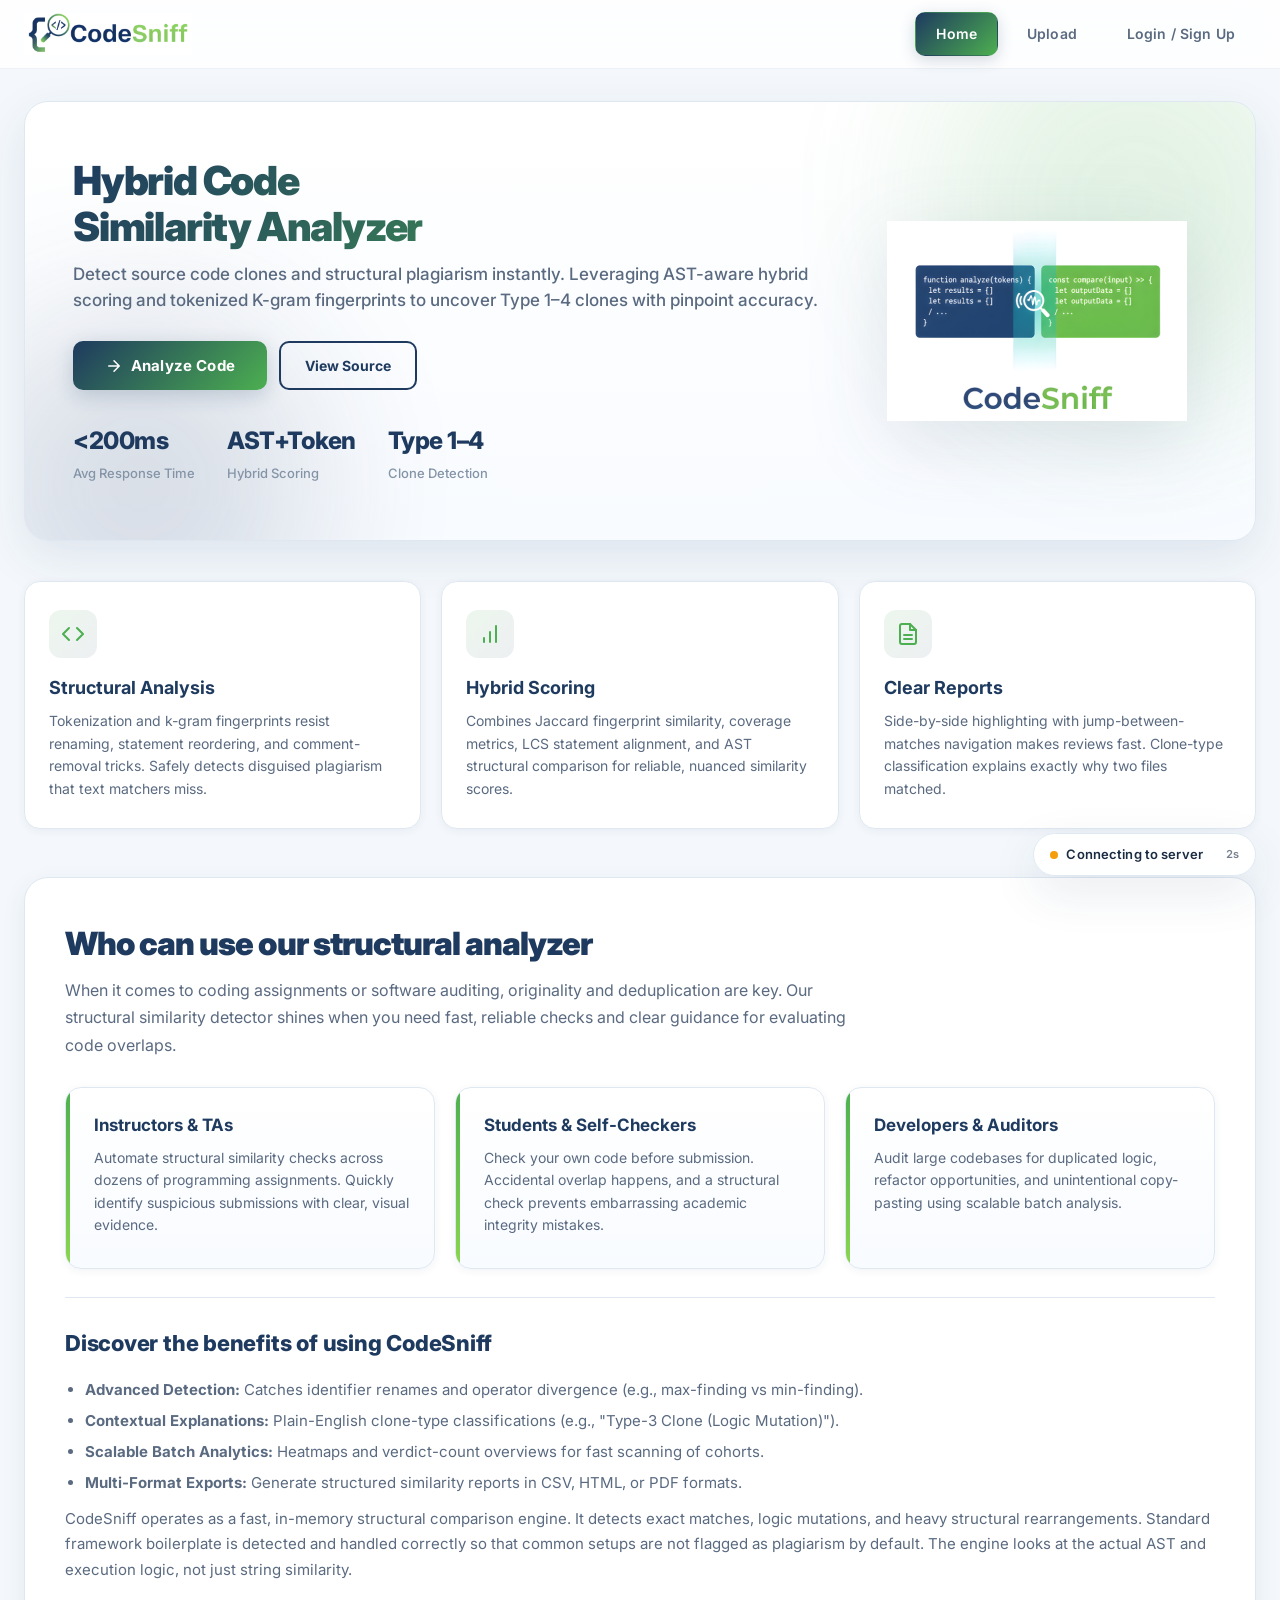
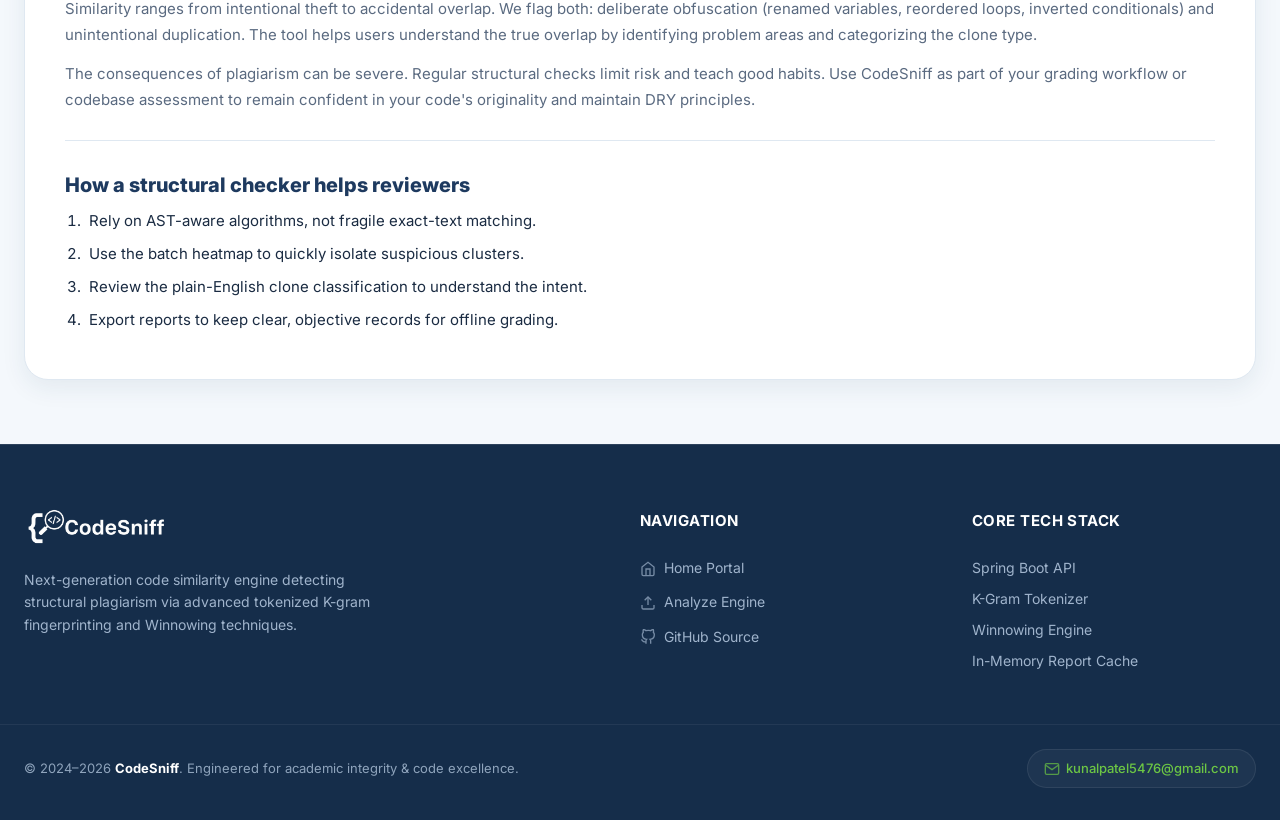
==== commit 9f070063: "feat(v2.0): history page with search/sort/pin/delete, details modal, dashboard usage graph, profile/" ====
--- a/frontend/index.html
+++ b/frontend/index.html
@@ -30,6 +30,7 @@
   <link rel="stylesheet" href="./css/results.css" />
   <link rel="stylesheet" href="./css/diff.css" />
   <link rel="stylesheet" href="./css/health.css" />
+  <link rel="stylesheet" href="./css/dashboard.css" />
 </head>
 
 <body>
@@ -55,8 +56,9 @@
             <button id="avatarBtn" style="border:none; background:transparent; padding:0; display:flex; align-items:center; cursor:pointer;"><span id="avatarName" style="font-weight: 500; color: var(--navy);">User</span> &nbsp;<span style="color: var(--text-secondary);">▾</span></button>
             <div class="dropdown-menu hidden" id="avatarDropdownMenu">
               <a href="#/dashboard" data-page="dashboard">Dashboard</a>
-              <a href="#/profile" data-page="profile">Edit Profile</a>
-              <hr>
+              <a href="#/profile" data-page="profile">Profile</a>
+              <a href="#/help" data-page="help">Help</a>
+              <hr style="margin: 4px 0; border: none; border-top: 1px solid var(--border);">
               <a href="#" id="btnLogout">Logout</a>
             </div>
           </div>
@@ -522,15 +524,131 @@
     <!-- ====== DASHBOARD PAGE ====== -->
     <section id="page-dashboard" class="page">
       <h2 class="page-title">Dashboard</h2>
-      <div class="card">
-        <h3>Welcome, <span id="dashEmail" style="color: var(--primary);"></span>!</h3>
-        <br>
-        <p class="muted">Your analysis history will appear here soon.</p>
+      
+      <div style="display: grid; grid-template-columns: repeat(auto-fit, minmax(300px, 1fr)); gap: 24px; margin-bottom: 32px;">
+        <!-- Recent Analyses Card -->
+        <div class="card" style="padding: 24px; text-align: center;">
+          <h3 style="color: var(--text-secondary); font-size: 14px; text-transform: uppercase; letter-spacing: 1px; margin-bottom: 12px;">Analyses (Last 30 Days)</h3>
+          <div id="dashStreak" style="font-size: 32px; font-weight: 700; color: var(--green);">0</div>
+        </div>
+        <!-- Total Analyses Card -->
+        <div class="card" style="padding: 24px; text-align: center;">
+          <h3 style="color: var(--text-secondary); font-size: 14px; text-transform: uppercase; letter-spacing: 1px; margin-bottom: 12px;">Total Analyses</h3>
+          <div id="dashTotalAnalyses" style="font-size: 32px; font-weight: 700; color: var(--navy);">0</div>
+        </div>
+      </div>
+      
+      <!-- Graph Card -->
+      <div class="card" style="padding: 24px; margin-bottom: 32px;">
+        <h3 style="margin-bottom: 24px; color: var(--navy);">Usage History (Last 30 Days)</h3>
+        <div id="dashGraphContainer" style="width: 100%; height: 200px; display: flex; align-items: flex-end; justify-content: space-between; gap: 4px;">
+          <!-- SVG injected here via JS -->
+        </div>
+      </div>
+      
+      <div style="text-align: center;">
+        <a href="#/history" class="btn btn-primary">View Full History</a>
+      </div>
+    </section>
+
+    <!-- ====== HISTORY PAGE ====== -->
+    <section id="page-history" class="page">
+      <div class="dashboard-header-bar" style="display: flex; align-items: center; justify-content: space-between; flex-wrap: wrap; gap: 16px;">
+        <div style="display: flex; align-items: center; gap: 16px;">
+          <a href="#/dashboard" class="btn btn-secondary back-btn" style="padding: 4px 10px; display: flex; align-items: center; gap: 6px; border-radius: 12px; background: #fff; border: 1px solid var(--border); color: var(--navy); text-decoration: none; font-weight: 500; font-size: 13px; transition: all 0.2s ease;">
+            <svg width="14" height="14" viewBox="0 0 24 24" fill="none" stroke="currentColor" stroke-width="2"><path d="M19 12H5M12 19l-7-7 7-7"/></svg>
+            Back
+          </a>
+          <h2 class="page-title" style="margin: 0;">History</h2>
+        </div>
+        
+        <div class="history-controls">
+          <div class="search-wrap" style="display: flex; align-items: stretch;">
+            <div style="position: relative;">
+              <svg width="16" height="16" viewBox="0 0 24 24" fill="none" stroke="currentColor" stroke-width="2" style="position: absolute; left: 12px; top: 50%; transform: translateY(-50%); color: var(--text-secondary); pointer-events: none;">
+                <circle cx="11" cy="11" r="8"></circle>
+                <line x1="21" y1="21" x2="16.65" y2="16.65"></line>
+              </svg>
+              <input type="text" id="historySearch" class="search-input" placeholder="Search history..." autocomplete="off" style="border-top-right-radius: 0; border-bottom-right-radius: 0; height: 100%; border-right: none;" />
+            </div>
+            <button class="btn btn-primary" id="historySearchBtn" style="border-top-left-radius: 0; border-bottom-left-radius: 0; padding: 0 20px; font-size: 14px; margin: 0; border: none; box-shadow: none;">Search</button>
+          </div>
+          <div class="sort-wrap">
+            <div class="custom-dropdown" id="sortDropdownContainer">
+              <button class="sort-select dropdown-trigger" id="sortDropdownBtn" style="background-image: none; display: flex; justify-content: space-between; align-items: center; gap: 12px; padding: 10px 16px;">
+                <span id="sortDropdownLabel">Newest first</span>
+                <svg width="16" height="16" viewBox="0 0 24 24" fill="none" stroke="currentColor" stroke-width="2" stroke-linecap="round" stroke-linejoin="round"><path d="M6 9l6 6 6-6"/></svg>
+              </button>
+              <div class="dropdown-menu hidden" id="sortDropdownMenu">
+                <div class="dropdown-item selected" data-value="createdAt,desc">Newest first</div>
+                <div class="dropdown-item" data-value="createdAt,asc">Oldest first</div>
+                <div class="dropdown-item" data-value="highestSimilarity,desc">Highest similarity</div>
+                <div class="dropdown-item" data-value="highestSimilarity,asc">Lowest similarity</div>
+              </div>
+            </div>
+          </div>
+        </div>
+      </div>
+
+      <div id="historyError" class="history-error hidden"></div>
+      
+      <div id="historyList" class="history-grid">
+        <div class="history-loading">Loading your history...</div>
+      </div>
+
+      <!-- History Details Modal -->
+      <div id="historyDetailsModal" class="modal hidden">
+        <div class="modal-content" style="max-width: 800px; width: 90%;">
+          <div class="modal-header" style="display: flex; justify-content: space-between; align-items: center; border-bottom: 1px solid var(--border); padding-bottom: 16px; margin-bottom: 16px;">
+            <h2 id="modalHistoryDate" style="margin: 0; font-size: 20px;">Analysis Details</h2>
+            <button id="closeHistoryModal" class="btn btn-secondary" style="padding: 6px; border: none; background: transparent; color: var(--text-secondary); cursor: pointer;">
+              <svg width="24" height="24" viewBox="0 0 24 24" fill="none" stroke="currentColor" stroke-width="2">
+                <line x1="18" y1="6" x2="6" y2="18"></line>
+                <line x1="6" y1="6" x2="18" y2="18"></line>
+              </svg>
+            </button>
+          </div>
+          
+          <div style="display: flex; gap: 24px; margin-bottom: 24px;">
+            <div style="flex: 1;">
+              <h3 style="margin-bottom: 12px; font-size: 14px; color: var(--text-secondary); text-transform: uppercase;">Overall Summary</h3>
+              <div style="display: flex; gap: 16px;">
+                <div class="card" style="padding: 16px; flex: 1; text-align: center; border: 1px solid var(--border);">
+                  <div style="font-size: 12px; color: var(--text-secondary);">Highest Match</div>
+                  <div id="modalHighestMatch" style="font-size: 24px; font-weight: 700; color: var(--navy);">0%</div>
+                </div>
+                <div class="card" style="padding: 16px; flex: 1; text-align: center; border: 1px solid var(--border);">
+                  <div style="font-size: 12px; color: var(--text-secondary);">Files Compared</div>
+                  <div id="modalTotalFiles" style="font-size: 24px; font-weight: 700; color: var(--navy);">0</div>
+                </div>
+              </div>
+            </div>
+          </div>
+          
+          <h3 style="margin-bottom: 12px; font-size: 14px; color: var(--text-secondary); text-transform: uppercase;">Pair Comparisons</h3>
+          <div id="modalPairsList" style="display: flex; flex-direction: column; gap: 12px; max-height: 400px; overflow-y: auto; padding-right: 8px;">
+            <!-- Rendered via JS -->
+          </div>
+        </div>
       </div>
     </section>
 
     <!-- ====== PROFILE PAGE ====== -->
     <section id="page-profile" class="page">
+      <h2 class="page-title" style="text-align:center; margin-bottom: 32px;">Profile</h2>
+      
+      <div class="card" style="max-width: 600px; margin: 0 auto; padding: 32px; text-align: center;">
+        <div style="width: 80px; height: 80px; border-radius: 50%; background: var(--grad-brand); color: white; display: inline-flex; align-items: center; justify-content: center; font-size: 32px; font-weight: 700; margin-bottom: 24px;" id="profileAvatarInitial">?</div>
+        
+        <h3 id="displayProfName" style="font-size: 24px; color: var(--navy); margin-bottom: 8px;">User Name</h3>
+        <p id="displayProfEmail" style="color: var(--text-secondary); margin-bottom: 32px;">user@example.com</p>
+        
+        <a href="#/settings" class="btn btn-primary" style="display: inline-flex; justify-content: center;">Edit Profile Settings</a>
+      </div>
+    </section>
+
+    <!-- ====== SETTINGS PAGE ====== -->
+    <section id="page-settings" class="page">
       <h2 class="page-title" style="text-align:center; margin-bottom: 32px;">Settings</h2>
       
       <div class="profile-container">
@@ -577,6 +695,28 @@
       </div>
     </section>
 
+    <!-- ====== HELP PAGE ====== -->
+    <section id="page-help" class="page">
+      <h2 class="page-title">Help & FAQ</h2>
+      
+      <div class="card" style="padding: 32px;">
+        <div style="margin-bottom: 24px;">
+          <h3 style="color: var(--navy); margin-bottom: 8px;">How does CodeSniff work? (Placeholder)</h3>
+          <p style="color: var(--text-secondary); line-height: 1.6;">CodeSniff uses a hybrid approach leveraging AST (Abstract Syntax Tree) parsing and tokenized k-gram fingerprinting to accurately detect Type 1 to 4 code clones.</p>
+        </div>
+        <hr style="margin: 24px 0; border: none; border-top: 1px solid var(--border);">
+        <div style="margin-bottom: 24px;">
+          <h3 style="color: var(--navy); margin-bottom: 8px;">How do I read similarity scores? (Placeholder)</h3>
+          <p style="color: var(--text-secondary); line-height: 1.6;">The similarity score is a percentage reflecting the structural and token overlap between the queried file and the reference codebases. Higher percentage indicates higher similarity.</p>
+        </div>
+        <hr style="margin: 24px 0; border: none; border-top: 1px solid var(--border);">
+        <div>
+          <h3 style="color: var(--navy); margin-bottom: 8px;">What do the verdict levels mean? (Placeholder)</h3>
+          <p style="color: var(--text-secondary); line-height: 1.6;">Verdicts are categorized as Low (green), Medium (orange), and High (red) similarity. High generally indicates a strong likelihood of cloned code.</p>
+        </div>
+      </div>
+    </section>
+
   </main>
 
   <!-- ==================== FOOTER ==================== -->
--- a/frontend/css/dashboard.css
+++ b/frontend/css/dashboard.css
@@ -0,0 +1,389 @@
+/* ============================================================
+   Dashboard & History Page Styles
+   ============================================================ */
+
+/* Dashboard Header Area */
+.dashboard-header-bar {
+  display: flex;
+  justify-content: space-between;
+  align-items: center;
+  margin-bottom: 32px;
+  flex-wrap: wrap;
+  gap: 16px;
+}
+
+.dash-btn {
+  flex: 1;
+  min-width: 200px;
+  display: flex;
+  align-items: center;
+  justify-content: center;
+  gap: 8px;
+  padding: 16px;
+  background: #fff;
+  border: 1px solid var(--border);
+  border-radius: var(--radius-md);
+  font-weight: 600;
+  color: var(--navy);
+  text-decoration: none;
+  transition: all 0.2s ease;
+  cursor: pointer;
+  box-shadow: var(--shadow-sm);
+}
+
+.dash-btn:hover {
+  border-color: var(--green);
+  box-shadow: var(--shadow-md);
+  transform: translateY(-2px);
+}
+
+.dash-btn.disabled {
+  opacity: 0.5;
+  cursor: not-allowed;
+  pointer-events: none;
+  background: var(--bg-alt);
+}
+
+/* Controls (Search & Sort) */
+.history-controls {
+  display: flex;
+  flex-wrap: wrap;
+  gap: 16px;
+  align-items: center;
+}
+
+.search-wrap {
+  position: relative;
+  flex: 1;
+  min-width: 250px;
+}
+
+.search-wrap svg {
+  position: absolute;
+  left: 12px;
+  top: 50%;
+  transform: translateY(-50%);
+  color: var(--text-secondary);
+}
+
+.search-input {
+  width: 100%;
+  padding: 10px 10px 10px 36px;
+  border: 1px solid var(--border);
+  border-radius: var(--radius-xs);
+  font-size: 14px;
+  background: #fff;
+}
+
+.search-input:focus {
+  border-color: var(--green);
+  outline: none;
+  box-shadow: 0 0 0 3px rgba(76, 175, 80, 0.1);
+}
+
+.sort-wrap {
+  display: flex;
+  align-items: center;
+  gap: 8px;
+}
+
+.sort-select {
+  padding: 10px 16px;
+  border: 1px solid var(--border);
+  border-radius: var(--radius-sm);
+  background-color: #fff;
+  font-size: 14px;
+  font-family: inherit;
+  font-weight: 600;
+  color: var(--navy);
+  cursor: pointer;
+  transition: all var(--transition);
+  box-shadow: var(--shadow-sm);
+}
+
+.sort-select:hover, .sort-select:focus {
+  border-color: var(--green);
+  outline: none;
+  box-shadow: 0 0 0 3px rgba(76, 175, 80, 0.1);
+}
+
+.custom-dropdown {
+  position: relative;
+  display: inline-block;
+  height: 100%;
+}
+
+.dropdown-menu {
+  position: absolute;
+  top: calc(100% + 8px);
+  right: 0;
+  background: #fff;
+  border: 1px solid var(--border);
+  border-radius: var(--radius-sm);
+  box-shadow: var(--shadow-md);
+  min-width: 220px;
+  z-index: 100;
+  overflow: hidden;
+}
+
+.dropdown-item {
+  padding: 12px 16px;
+  font-size: 14px;
+  font-weight: 500;
+  color: var(--navy);
+  cursor: pointer;
+  transition: all 0.2s;
+}
+
+.dropdown-item:hover {
+  background: var(--bg-alt);
+  color: var(--green);
+}
+
+.dropdown-item.selected {
+  background: rgba(76, 175, 80, 0.1);
+  color: var(--green);
+  font-weight: 600;
+}
+
+.back-btn:hover {
+  border-color: var(--green) !important;
+  color: var(--green) !important;
+}
+
+/* History Grid */
+.history-grid {
+  display: grid;
+  grid-template-columns: repeat(auto-fill, minmax(300px, 1fr));
+  gap: 20px;
+}
+
+/* History Card */
+.history-card {
+  background: #fff;
+  border: 1px solid var(--border);
+  border-radius: var(--radius-md);
+  padding: 20px;
+  box-shadow: var(--shadow-sm);
+  display: flex;
+  flex-direction: column;
+  transition: all 0.2s ease;
+  position: relative;
+}
+
+.history-card:hover {
+  border-color: var(--primary-light);
+  box-shadow: var(--shadow-md);
+}
+
+.card-header {
+  display: flex;
+  justify-content: space-between;
+  align-items: flex-start;
+  margin-bottom: 12px;
+}
+
+.sim-badge {
+  background: rgba(76, 175, 80, 0.1);
+  color: var(--green);
+  padding: 4px 8px;
+  border-radius: var(--radius-xs);
+  font-weight: 700;
+  font-size: 14px;
+  border: 1px solid rgba(76, 175, 80, 0.2);
+}
+
+.sim-badge.high {
+  background: rgba(244, 67, 54, 0.1);
+  color: #d32f2f;
+  border-color: rgba(244, 67, 54, 0.2);
+}
+
+.sim-badge.medium {
+  background: rgba(255, 152, 0, 0.1);
+  color: #ed6c02;
+  border-color: rgba(255, 152, 0, 0.2);
+}
+
+.card-date {
+  font-size: 12px;
+  color: var(--text-secondary);
+}
+
+.card-files {
+  flex: 1;
+  margin-bottom: 16px;
+}
+
+.file-row {
+  display: flex;
+  align-items: center;
+  gap: 8px;
+  font-family: 'JetBrains Mono', monospace;
+  font-size: 13px;
+  color: var(--text);
+  margin-bottom: 6px;
+  word-break: break-all;
+}
+
+.file-row svg {
+  flex-shrink: 0;
+  color: var(--text-secondary);
+}
+
+.file-extra {
+  font-size: 12px;
+  color: var(--text-secondary);
+  font-style: italic;
+  margin-top: 4px;
+}
+
+.card-actions {
+  display: flex;
+  gap: 8px;
+  border-top: 1px solid var(--border);
+  padding-top: 16px;
+  justify-content: space-between;
+}
+
+.card-btn {
+  flex: 1;
+  padding: 8px;
+  border-radius: var(--radius-xs);
+  border: 1px solid transparent;
+  background: var(--bg-alt);
+  color: var(--text);
+  font-size: 13px;
+  font-weight: 600;
+  display: flex;
+  align-items: center;
+  justify-content: center;
+  gap: 6px;
+  cursor: pointer;
+  transition: all 0.2s ease;
+}
+
+.card-btn:hover {
+  background: var(--border);
+}
+
+.card-btn.delete {
+  color: #d32f2f;
+  background: rgba(244, 67, 54, 0.05);
+}
+
+.card-btn.delete:hover {
+  background: rgba(244, 67, 54, 0.1);
+  border-color: rgba(244, 67, 54, 0.2);
+}
+
+.btn-spinner {
+  width: 14px;
+  height: 14px;
+  border: 2px solid currentColor;
+  border-right-color: transparent;
+  border-radius: 50%;
+  animation: spin 0.75s linear infinite;
+  display: inline-block;
+  vertical-align: middle;
+}
+
+/* Empty State */
+.history-empty {
+  text-align: center;
+  padding: 60px 20px;
+  background: #fff;
+  border: 1px dashed var(--border);
+  border-radius: var(--radius-md);
+}
+
+.empty-icon {
+  width: 48px;
+  height: 48px;
+  color: var(--text-secondary);
+  margin-bottom: 16px;
+  opacity: 0.5;
+}
+
+.history-empty h3 {
+  margin-bottom: 8px;
+  color: var(--navy);
+}
+
+.history-empty p {
+  color: var(--text-secondary);
+  margin-bottom: 24px;
+}
+
+/* SVG Chart Bar */
+.chart-bar {
+  transition: all 0.2s ease;
+  cursor: pointer;
+}
+.chart-bar:hover {
+  filter: brightness(1.1);
+  transform: translateY(-2px);
+}
+
+/* Loading State & Spinner */
+.history-loading {
+  text-align: center;
+  padding: 60px 20px;
+  color: var(--text-secondary);
+  display: flex;
+  flex-direction: column;
+  align-items: center;
+  justify-content: center;
+  gap: 16px;
+}
+
+.duotone-spinner {
+  width: 48px;
+  height: 48px;
+  border: 4px solid var(--blue);
+  border-top: 4px solid var(--green);
+  border-radius: 50%;
+  animation: spin 1s linear infinite;
+}
+
+@keyframes spin {
+  0% { transform: rotate(0deg); }
+  100% { transform: rotate(360deg); }
+}
+
+/* Error State */
+.history-error {
+  text-align: center;
+  padding: 20px;
+  color: #d32f2f;
+  background: rgba(244, 67, 54, 0.05);
+  border-radius: var(--radius-xs);
+  margin-bottom: 20px;
+}
+
+/* Modal Styles */
+.modal {
+  position: fixed;
+  inset: 0;
+  background: rgba(15, 23, 42, 0.4);
+  display: flex;
+  align-items: center;
+  justify-content: center;
+  z-index: 1000;
+  backdrop-filter: blur(4px);
+  padding: 20px;
+}
+
+.modal.hidden {
+  display: none !important;
+}
+
+.modal-content {
+  background: #ffffff;
+  border-radius: var(--radius-lg);
+  padding: 32px;
+  box-shadow: var(--shadow-lg);
+  max-height: 90vh;
+  overflow-y: auto;
+  position: relative;
+}
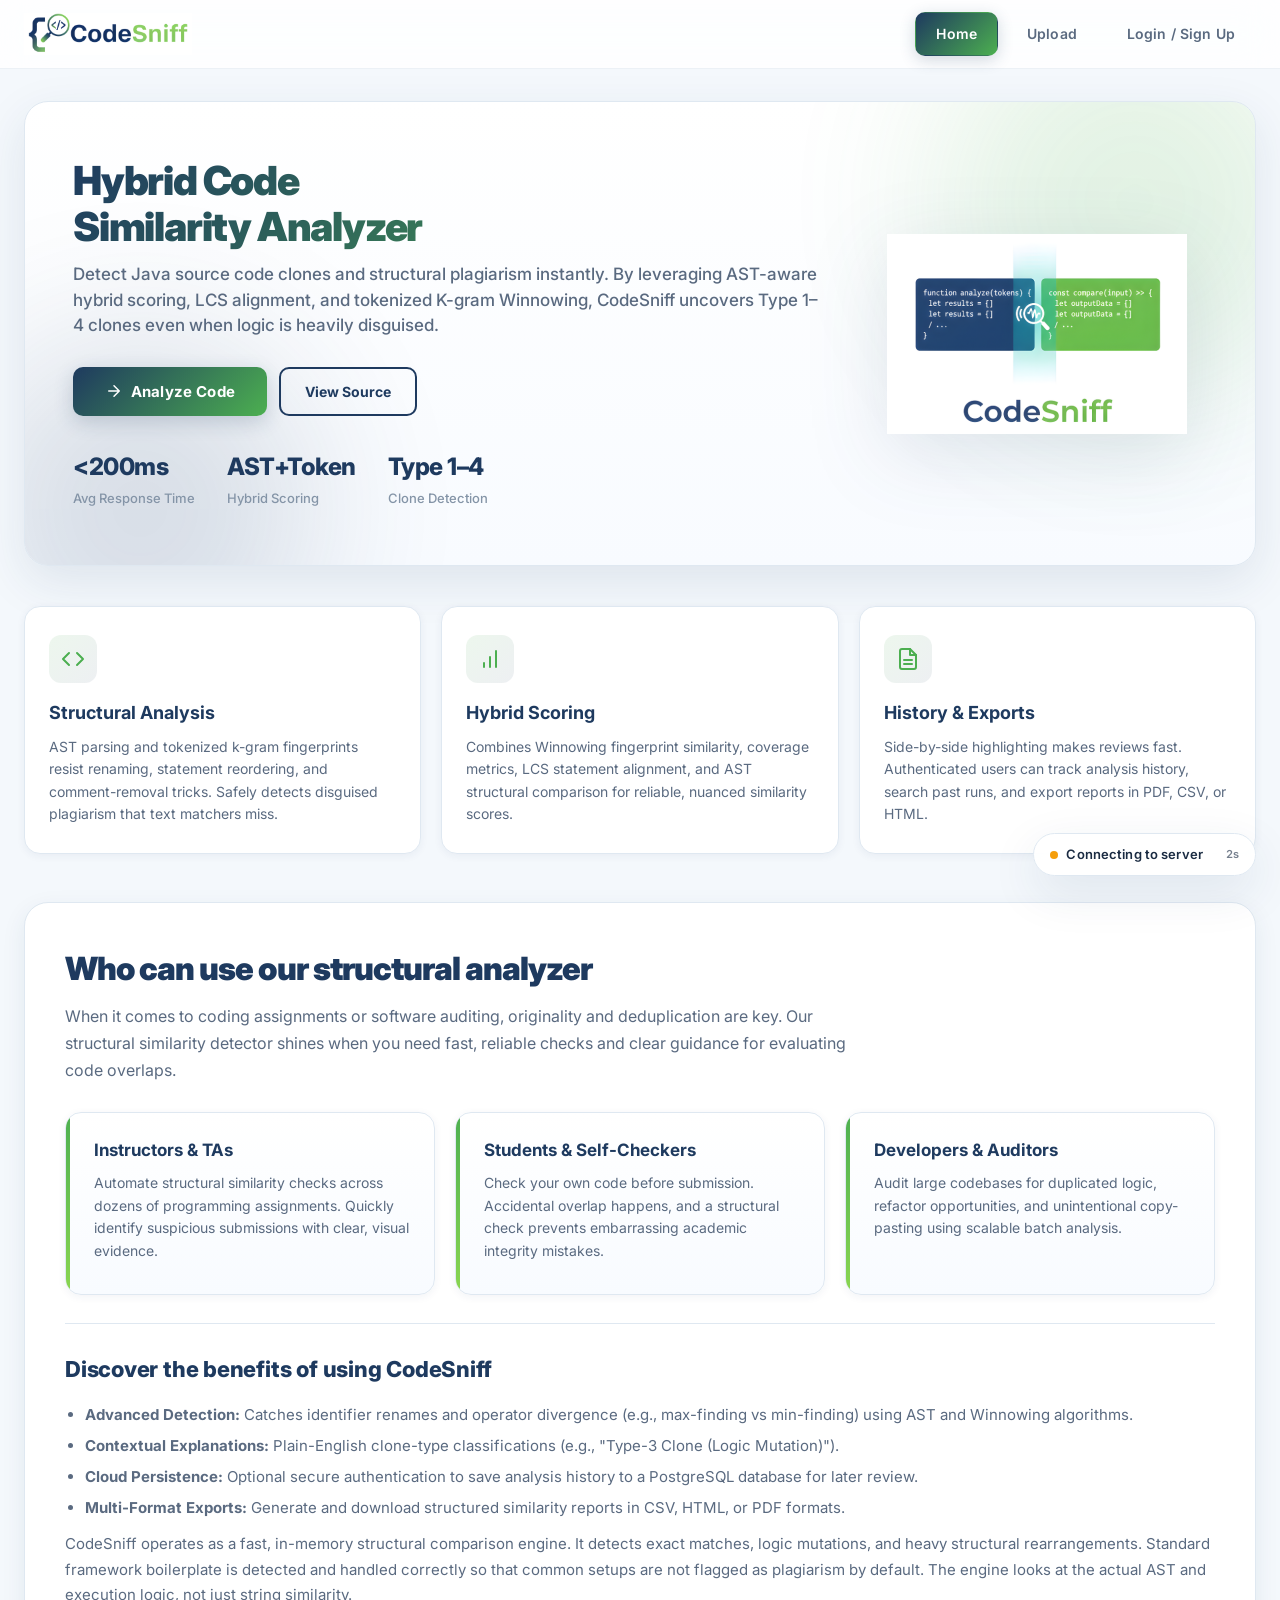
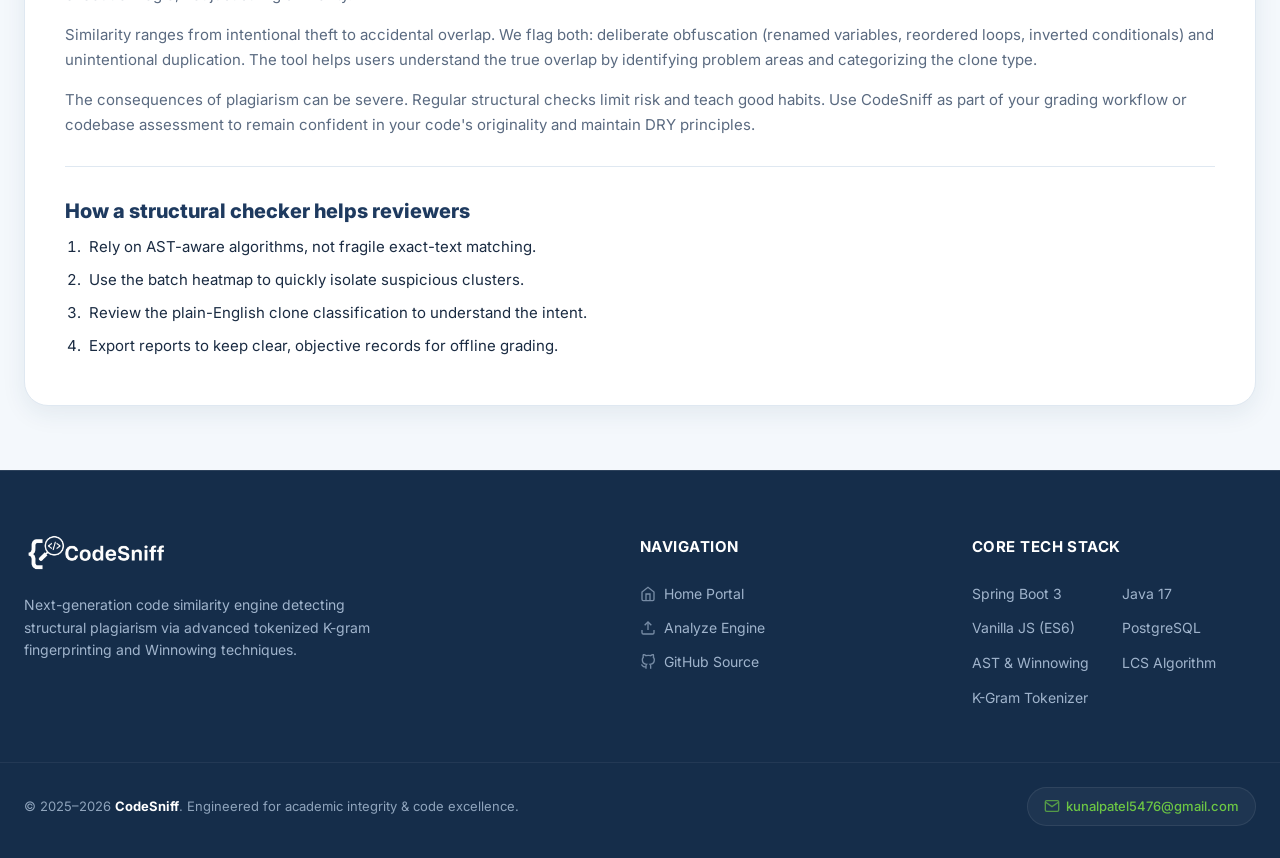
==== commit a6196274: "docs: finalize v2.0 SEO tags, update README and changelog" ====
--- a/frontend/index.html
+++ b/frontend/index.html
@@ -5,13 +5,13 @@
   <meta charset="utf-8" />
   <meta name="viewport" content="width=device-width,initial-scale=1" />
   <meta name="description"
-    content="CodeSniff — AI-based code plagiarism detector using K-gram tokenization and Winnowing algorithm. Detect code similarity in Java source files instantly." />
+    content="Detect Java source code clones and structural plagiarism instantly. By leveraging AST-aware hybrid scoring, LCS alignment, and tokenized K-gram Winnowing, CodeSniff uncovers Type 1–4 clones—even when logic is heavily disguised." />
   <meta name="theme-color" content="#1e3a5f" />
 
   <!-- Open Graph -->
-  <meta property="og:title" content="CodeSniff — AI-Based Code Plagiarism Detector" />
+  <meta property="og:title" content="CodeSniff | Hybrid Code Similarity Analyzer" />
   <meta property="og:description"
-    content="Detect code similarity instantly using token-based structural analysis with K-gram fingerprinting and Winnowing algorithm." />
+    content="Detect Java source code clones and structural plagiarism instantly. By leveraging AST-aware hybrid scoring, LCS alignment, and tokenized K-gram Winnowing, CodeSniff uncovers Type 1–4 clones—even when logic is heavily disguised." />
   <meta property="og:type" content="website" />
   <meta property="og:url" content="https://codesniff.tech" />
   <meta property="og:image" content="assets/4.png" />
@@ -21,7 +21,7 @@
   <link rel="icon" type="image/png" sizes="16x16" href="assets/favicon.png">
   <link rel="apple-touch-icon" href="assets/favicon.png">
 
-  <title>codesniff</title>
+  <title>CodeSniff | Hybrid Code Similarity Analyzer</title>
   <link rel="stylesheet" href="./css/core.css" />
   <link rel="stylesheet" href="./css/layout.css" />
   <link rel="stylesheet" href="./css/components.css" />
@@ -53,7 +53,10 @@
         </div>
         <div id="nav-logged-in" class="nav-auth hidden">
           <div class="avatar-dropdown">
-            <button id="avatarBtn" style="border:none; background:transparent; padding:0; display:flex; align-items:center; cursor:pointer;"><span id="avatarName" style="font-weight: 500; color: var(--navy);">User</span> &nbsp;<span style="color: var(--text-secondary);">▾</span></button>
+            <button id="avatarBtn"
+              style="border:none; background:transparent; padding:0; display:flex; align-items:center; cursor:pointer;"><span
+                id="avatarName" style="font-weight: 500; color: var(--navy);">User</span> &nbsp;<span
+                style="color: var(--text-secondary);">▾</span></button>
             <div class="dropdown-menu hidden" id="avatarDropdownMenu">
               <a href="#/dashboard" data-page="dashboard">Dashboard</a>
               <a href="#/profile" data-page="profile">Profile</a>
@@ -80,7 +83,9 @@
       <div class="hero">
         <div class="hero-content">
           <h1>Hybrid Code<br>Similarity Analyzer</h1>
-          <p class="subtitle">Detect source code clones and structural plagiarism instantly. Leveraging AST-aware hybrid scoring and tokenized K-gram fingerprints to uncover Type 1–4 clones with pinpoint accuracy.</p>
+          <p class="subtitle">Detect Java source code clones and structural plagiarism instantly. By leveraging
+            AST-aware hybrid scoring, LCS alignment, and tokenized K-gram Winnowing, CodeSniff uncovers Type 1–4 clones
+            even when logic is heavily disguised.</p>
           <div class="hero-actions">
             <button id="btnGetStarted" class="btn btn-primary">
               <svg width="18" height="18" viewBox="0 0 24 24" fill="none" stroke="currentColor" stroke-width="2"
@@ -126,8 +131,8 @@
             </svg>
           </div>
           <h3>Structural Analysis</h3>
-          <p>Tokenization and k-gram fingerprints resist renaming, statement reordering, and comment-removal tricks.
-            Safely detects disguised plagiarism that text matchers miss.</p>
+          <p>AST parsing and tokenized k-gram fingerprints resist renaming, statement reordering, and comment-removal
+            tricks. Safely detects disguised plagiarism that text matchers miss.</p>
         </div>
         <div class="card">
           <div class="card-icon">
@@ -139,7 +144,7 @@
             </svg>
           </div>
           <h3>Hybrid Scoring</h3>
-          <p>Combines Jaccard fingerprint similarity, coverage metrics, LCS statement alignment, and AST structural
+          <p>Combines Winnowing fingerprint similarity, coverage metrics, LCS statement alignment, and AST structural
             comparison for reliable, nuanced similarity scores.</p>
         </div>
         <div class="card">
@@ -152,9 +157,9 @@
               <line x1="16" y1="17" x2="8" y2="17" />
             </svg>
           </div>
-          <h3>Clear Reports</h3>
-          <p>Side-by-side highlighting with jump-between-matches navigation makes reviews fast. Clone-type
-            classification explains exactly why two files matched.</p>
+          <h3>History & Exports</h3>
+          <p>Side-by-side highlighting makes reviews fast. Authenticated users can track analysis history, search past
+            runs, and export reports in PDF, CSV, or HTML.</p>
         </div>
       </div>
 
@@ -222,13 +227,13 @@
             <div class="summary">
               <ul>
                 <li><strong>Advanced Detection:</strong> Catches identifier renames and operator divergence (e.g.,
-                  max-finding vs min-finding).</li>
+                  max-finding vs min-finding) using AST and Winnowing algorithms.</li>
                 <li><strong>Contextual Explanations:</strong> Plain-English clone-type classifications (e.g., "Type-3
                   Clone (Logic Mutation)").</li>
-                <li><strong>Scalable Batch Analytics:</strong> Heatmaps and verdict-count overviews for fast scanning of
-                  cohorts.</li>
-                <li><strong>Multi-Format Exports:</strong> Generate structured similarity reports in CSV, HTML, or PDF
-                  formats.</li>
+                <li><strong>Cloud Persistence:</strong> Optional secure authentication to save analysis history to a
+                  PostgreSQL database for later review.</li>
+                <li><strong>Multi-Format Exports:</strong> Generate and download structured similarity reports in CSV,
+                  HTML, or PDF formats.</li>
               </ul>
             </div>
 
@@ -424,11 +429,13 @@
             <label for="loginPassword">Password</label>
             <input type="password" id="loginPassword" class="form-control" style="width:100%; padding: 8px;" required />
           </div>
-          <button type="submit" id="btnLoginSubmit" class="btn btn-primary" style="width:100%; justify-content:center;">Login</button>
+          <button type="submit" id="btnLoginSubmit" class="btn btn-primary"
+            style="width:100%; justify-content:center;">Login</button>
         </form>
         <p class="auth-links text-center" style="margin-top: 20px; text-align: center; color: var(--text-secondary);">
           <a href="#/forgot-password" style="color: var(--green);">Forgot password?</a><br><br>
-          New account? <a href="#/signup" style="color: var(--green); font-weight: 600; text-decoration: none;">Sign Up</a>
+          New account? <a href="#/signup" style="color: var(--green); font-weight: 600; text-decoration: none;">Sign
+            Up</a>
         </p>
       </div>
     </section>
@@ -437,39 +444,59 @@
     <section id="page-signup" class="page">
       <div class="auth-card card">
         <h2 class="page-title" style="text-align:center; margin-bottom: 8px;">Register</h2>
-        <p style="text-align:center; color: var(--text-secondary); margin-bottom: 24px; font-size: 14px;">Create your account</p>
+        <p style="text-align:center; color: var(--text-secondary); margin-bottom: 24px; font-size: 14px;">Create your
+          account</p>
         <form id="signupForm" class="auth-form">
           <div class="form-group" style="margin-bottom: 16px;">
             <label for="signupName">Name*</label>
-            <input type="text" id="signupName" class="form-control" style="width:100%; padding: 10px; border-radius: var(--radius-xs);" placeholder="Full name" required />
+            <input type="text" id="signupName" class="form-control"
+              style="width:100%; padding: 10px; border-radius: var(--radius-xs);" placeholder="Full name" required />
           </div>
           <div class="form-group" style="margin-bottom: 16px;">
             <label for="signupEmail">Email*</label>
-            <input type="email" id="signupEmail" class="form-control" style="width:100%; padding: 10px; border-radius: var(--radius-xs);" placeholder="Enter your email" required />
+            <input type="email" id="signupEmail" class="form-control"
+              style="width:100%; padding: 10px; border-radius: var(--radius-xs);" placeholder="Enter your email"
+              required />
           </div>
           <div class="form-group" style="margin-bottom: 16px;">
             <label for="signupPassword">Password*</label>
             <div style="position: relative;">
-              <input type="password" id="signupPassword" class="form-control" style="width:100%; padding: 10px; padding-right: 36px; border-radius: var(--radius-xs);" placeholder="Create password" required minlength="8" />
-              <button type="button" class="pwd-toggle" data-target="signupPassword" style="position: absolute; right: 8px; top: 50%; transform: translateY(-50%); background: none; border: none; cursor: pointer; color: var(--text-secondary); display: flex; align-items: center;">
-                <svg width="18" height="18" viewBox="0 0 24 24" fill="none" stroke="currentColor" stroke-width="2"><path d="M1 12s4-8 11-8 11 8 11 8-4 8-11 8-11-8-11-8z"></path><circle cx="12" cy="12" r="3"></circle></svg>
+              <input type="password" id="signupPassword" class="form-control"
+                style="width:100%; padding: 10px; padding-right: 36px; border-radius: var(--radius-xs);"
+                placeholder="Create password" required minlength="8" />
+              <button type="button" class="pwd-toggle" data-target="signupPassword"
+                style="position: absolute; right: 8px; top: 50%; transform: translateY(-50%); background: none; border: none; cursor: pointer; color: var(--text-secondary); display: flex; align-items: center;">
+                <svg width="18" height="18" viewBox="0 0 24 24" fill="none" stroke="currentColor" stroke-width="2">
+                  <path d="M1 12s4-8 11-8 11 8 11 8-4 8-11 8-11-8-11-8z"></path>
+                  <circle cx="12" cy="12" r="3"></circle>
+                </svg>
               </button>
             </div>
           </div>
           <div class="form-group" style="margin-bottom: 24px;">
             <label for="signupConfirmPassword">Confirm Password*</label>
             <div style="position: relative;">
-              <input type="password" id="signupConfirmPassword" class="form-control" style="width:100%; padding: 10px; padding-right: 36px; border-radius: var(--radius-xs);" placeholder="Confirm password" required />
-              <button type="button" class="pwd-toggle" data-target="signupConfirmPassword" style="position: absolute; right: 8px; top: 50%; transform: translateY(-50%); background: none; border: none; cursor: pointer; color: var(--text-secondary); display: flex; align-items: center;">
-                <svg width="18" height="18" viewBox="0 0 24 24" fill="none" stroke="currentColor" stroke-width="2"><path d="M1 12s4-8 11-8 11 8 11 8-4 8-11 8-11-8-11-8z"></path><circle cx="12" cy="12" r="3"></circle></svg>
+              <input type="password" id="signupConfirmPassword" class="form-control"
+                style="width:100%; padding: 10px; padding-right: 36px; border-radius: var(--radius-xs);"
+                placeholder="Confirm password" required />
+              <button type="button" class="pwd-toggle" data-target="signupConfirmPassword"
+                style="position: absolute; right: 8px; top: 50%; transform: translateY(-50%); background: none; border: none; cursor: pointer; color: var(--text-secondary); display: flex; align-items: center;">
+                <svg width="18" height="18" viewBox="0 0 24 24" fill="none" stroke="currentColor" stroke-width="2">
+                  <path d="M1 12s4-8 11-8 11 8 11 8-4 8-11 8-11-8-11-8z"></path>
+                  <circle cx="12" cy="12" r="3"></circle>
+                </svg>
               </button>
             </div>
-            <small id="signupPwdError" style="display:none; color: #d32f2f; margin-top:4px; font-size: 13px;">Passwords do not match.</small>
-          </div>
-          <button type="submit" id="btnSignupSubmit" class="nav-link active" style="width:100%; justify-content:center; display:flex; align-items:center; border:none; cursor:pointer;">Register</button>
+            <small id="signupPwdError" style="display:none; color: #d32f2f; margin-top:4px; font-size: 13px;">Passwords
+              do not match.</small>
+          </div>
+          <button type="submit" id="btnSignupSubmit" class="nav-link active"
+            style="width:100%; justify-content:center; display:flex; align-items:center; border:none; cursor:pointer;">Register</button>
         </form>
-        <p class="auth-links text-center" style="margin-top: 24px; text-align: center; color: var(--text-secondary); font-size: 14px;">
-          Already registered? <a href="#/login" style="color: var(--green); font-weight: 600; text-decoration: none;">Sign In</a>
+        <p class="auth-links text-center"
+          style="margin-top: 24px; text-align: center; color: var(--text-secondary); font-size: 14px;">
+          Already registered? <a href="#/login"
+            style="color: var(--green); font-weight: 600; text-decoration: none;">Sign In</a>
         </p>
       </div>
     </section>
@@ -493,13 +520,15 @@
     <section id="page-forgot-password" class="page">
       <div class="auth-card card">
         <h2 class="page-title" style="text-align:center;">Reset Password</h2>
-        <p style="text-align:center; color: var(--text-secondary); margin-bottom: 20px;">Enter your email and we'll send you a reset link.</p>
+        <p style="text-align:center; color: var(--text-secondary); margin-bottom: 20px;">Enter your email and we'll send
+          you a reset link.</p>
         <form id="forgotForm" class="auth-form">
           <div class="form-group" style="margin-bottom: 24px;">
             <label for="forgotEmail">Email</label>
             <input type="email" id="forgotEmail" class="form-control" style="width:100%; padding: 8px;" required />
           </div>
-          <button type="submit" id="btnForgotSubmit" class="btn btn-primary" style="width:100%; justify-content:center;">Send Reset Link</button>
+          <button type="submit" id="btnForgotSubmit" class="btn btn-primary"
+            style="width:100%; justify-content:center;">Send Reset Link</button>
         </form>
         <p class="auth-links text-center" style="margin-top: 20px; text-align: center;">
           <a href="#/login" style="color: var(--primary);">Back to Login</a>
@@ -514,9 +543,11 @@
         <form id="resetForm" class="auth-form">
           <div class="form-group" style="margin-bottom: 24px;">
             <label for="resetPassword">New Password</label>
-            <input type="password" id="resetPassword" class="form-control" style="width:100%; padding: 8px;" required minlength="8" />
-          </div>
-          <button type="submit" id="btnResetSubmit" class="btn btn-primary" style="width:100%; justify-content:center;">Update Password</button>
+            <input type="password" id="resetPassword" class="form-control" style="width:100%; padding: 8px;" required
+              minlength="8" />
+          </div>
+          <button type="submit" id="btnResetSubmit" class="btn btn-primary"
+            style="width:100%; justify-content:center;">Update Password</button>
         </form>
       </div>
     </section>
@@ -524,28 +555,34 @@
     <!-- ====== DASHBOARD PAGE ====== -->
     <section id="page-dashboard" class="page">
       <h2 class="page-title">Dashboard</h2>
-      
-      <div style="display: grid; grid-template-columns: repeat(auto-fit, minmax(300px, 1fr)); gap: 24px; margin-bottom: 32px;">
+
+      <div
+        style="display: grid; grid-template-columns: repeat(auto-fit, minmax(300px, 1fr)); gap: 24px; margin-bottom: 32px;">
         <!-- Recent Analyses Card -->
         <div class="card" style="padding: 24px; text-align: center;">
-          <h3 style="color: var(--text-secondary); font-size: 14px; text-transform: uppercase; letter-spacing: 1px; margin-bottom: 12px;">Analyses (Last 30 Days)</h3>
+          <h3
+            style="color: var(--text-secondary); font-size: 14px; text-transform: uppercase; letter-spacing: 1px; margin-bottom: 12px;">
+            Analyses (Last 30 Days)</h3>
           <div id="dashStreak" style="font-size: 32px; font-weight: 700; color: var(--green);">0</div>
         </div>
         <!-- Total Analyses Card -->
         <div class="card" style="padding: 24px; text-align: center;">
-          <h3 style="color: var(--text-secondary); font-size: 14px; text-transform: uppercase; letter-spacing: 1px; margin-bottom: 12px;">Total Analyses</h3>
+          <h3
+            style="color: var(--text-secondary); font-size: 14px; text-transform: uppercase; letter-spacing: 1px; margin-bottom: 12px;">
+            Total Analyses</h3>
           <div id="dashTotalAnalyses" style="font-size: 32px; font-weight: 700; color: var(--navy);">0</div>
         </div>
       </div>
-      
+
       <!-- Graph Card -->
       <div class="card" style="padding: 24px; margin-bottom: 32px;">
         <h3 style="margin-bottom: 24px; color: var(--navy);">Usage History (Last 30 Days)</h3>
-        <div id="dashGraphContainer" style="width: 100%; height: 200px; display: flex; align-items: flex-end; justify-content: space-between; gap: 4px;">
+        <div id="dashGraphContainer"
+          style="width: 100%; height: 200px; display: flex; align-items: flex-end; justify-content: space-between; gap: 4px;">
           <!-- SVG injected here via JS -->
         </div>
       </div>
-      
+
       <div style="text-align: center;">
         <a href="#/history" class="btn btn-primary">View Full History</a>
       </div>
@@ -553,31 +590,43 @@
 
     <!-- ====== HISTORY PAGE ====== -->
     <section id="page-history" class="page">
-      <div class="dashboard-header-bar" style="display: flex; align-items: center; justify-content: space-between; flex-wrap: wrap; gap: 16px;">
+      <div class="dashboard-header-bar"
+        style="display: flex; align-items: center; justify-content: space-between; flex-wrap: wrap; gap: 16px;">
         <div style="display: flex; align-items: center; gap: 16px;">
-          <a href="#/dashboard" class="btn btn-secondary back-btn" style="padding: 4px 10px; display: flex; align-items: center; gap: 6px; border-radius: 12px; background: #fff; border: 1px solid var(--border); color: var(--navy); text-decoration: none; font-weight: 500; font-size: 13px; transition: all 0.2s ease;">
-            <svg width="14" height="14" viewBox="0 0 24 24" fill="none" stroke="currentColor" stroke-width="2"><path d="M19 12H5M12 19l-7-7 7-7"/></svg>
+          <a href="#/dashboard" class="btn btn-secondary back-btn"
+            style="padding: 4px 10px; display: flex; align-items: center; gap: 6px; border-radius: 12px; background: #fff; border: 1px solid var(--border); color: var(--navy); text-decoration: none; font-weight: 500; font-size: 13px; transition: all 0.2s ease;">
+            <svg width="14" height="14" viewBox="0 0 24 24" fill="none" stroke="currentColor" stroke-width="2">
+              <path d="M19 12H5M12 19l-7-7 7-7" />
+            </svg>
             Back
           </a>
           <h2 class="page-title" style="margin: 0;">History</h2>
         </div>
-        
+
         <div class="history-controls">
           <div class="search-wrap" style="display: flex; align-items: stretch;">
             <div style="position: relative;">
-              <svg width="16" height="16" viewBox="0 0 24 24" fill="none" stroke="currentColor" stroke-width="2" style="position: absolute; left: 12px; top: 50%; transform: translateY(-50%); color: var(--text-secondary); pointer-events: none;">
+              <svg width="16" height="16" viewBox="0 0 24 24" fill="none" stroke="currentColor" stroke-width="2"
+                style="position: absolute; left: 12px; top: 50%; transform: translateY(-50%); color: var(--text-secondary); pointer-events: none;">
                 <circle cx="11" cy="11" r="8"></circle>
                 <line x1="21" y1="21" x2="16.65" y2="16.65"></line>
               </svg>
-              <input type="text" id="historySearch" class="search-input" placeholder="Search history..." autocomplete="off" style="border-top-right-radius: 0; border-bottom-right-radius: 0; height: 100%; border-right: none;" />
-            </div>
-            <button class="btn btn-primary" id="historySearchBtn" style="border-top-left-radius: 0; border-bottom-left-radius: 0; padding: 0 20px; font-size: 14px; margin: 0; border: none; box-shadow: none;">Search</button>
+              <input type="text" id="historySearch" class="search-input" placeholder="Search history..."
+                autocomplete="off"
+                style="border-top-right-radius: 0; border-bottom-right-radius: 0; height: 100%; border-right: none;" />
+            </div>
+            <button class="btn btn-primary" id="historySearchBtn"
+              style="border-top-left-radius: 0; border-bottom-left-radius: 0; padding: 0 20px; font-size: 14px; margin: 0; border: none; box-shadow: none;">Search</button>
           </div>
           <div class="sort-wrap">
             <div class="custom-dropdown" id="sortDropdownContainer">
-              <button class="sort-select dropdown-trigger" id="sortDropdownBtn" style="background-image: none; display: flex; justify-content: space-between; align-items: center; gap: 12px; padding: 10px 16px;">
+              <button class="sort-select dropdown-trigger" id="sortDropdownBtn"
+                style="background-image: none; display: flex; justify-content: space-between; align-items: center; gap: 12px; padding: 10px 16px;">
                 <span id="sortDropdownLabel">Newest first</span>
-                <svg width="16" height="16" viewBox="0 0 24 24" fill="none" stroke="currentColor" stroke-width="2" stroke-linecap="round" stroke-linejoin="round"><path d="M6 9l6 6 6-6"/></svg>
+                <svg width="16" height="16" viewBox="0 0 24 24" fill="none" stroke="currentColor" stroke-width="2"
+                  stroke-linecap="round" stroke-linejoin="round">
+                  <path d="M6 9l6 6 6-6" />
+                </svg>
               </button>
               <div class="dropdown-menu hidden" id="sortDropdownMenu">
                 <div class="dropdown-item selected" data-value="createdAt,desc">Newest first</div>
@@ -591,7 +640,7 @@
       </div>
 
       <div id="historyError" class="history-error hidden"></div>
-      
+
       <div id="historyList" class="history-grid">
         <div class="history-loading">Loading your history...</div>
       </div>
@@ -599,19 +648,23 @@
       <!-- History Details Modal -->
       <div id="historyDetailsModal" class="modal hidden">
         <div class="modal-content" style="max-width: 800px; width: 90%;">
-          <div class="modal-header" style="display: flex; justify-content: space-between; align-items: center; border-bottom: 1px solid var(--border); padding-bottom: 16px; margin-bottom: 16px;">
+          <div class="modal-header"
+            style="display: flex; justify-content: space-between; align-items: center; border-bottom: 1px solid var(--border); padding-bottom: 16px; margin-bottom: 16px;">
             <h2 id="modalHistoryDate" style="margin: 0; font-size: 20px;">Analysis Details</h2>
-            <button id="closeHistoryModal" class="btn btn-secondary" style="padding: 6px; border: none; background: transparent; color: var(--text-secondary); cursor: pointer;">
+            <button id="closeHistoryModal" class="btn btn-secondary"
+              style="padding: 6px; border: none; background: transparent; color: var(--text-secondary); cursor: pointer;">
               <svg width="24" height="24" viewBox="0 0 24 24" fill="none" stroke="currentColor" stroke-width="2">
                 <line x1="18" y1="6" x2="6" y2="18"></line>
                 <line x1="6" y1="6" x2="18" y2="18"></line>
               </svg>
             </button>
           </div>
-          
+
           <div style="display: flex; gap: 24px; margin-bottom: 24px;">
             <div style="flex: 1;">
-              <h3 style="margin-bottom: 12px; font-size: 14px; color: var(--text-secondary); text-transform: uppercase;">Overall Summary</h3>
+              <h3
+                style="margin-bottom: 12px; font-size: 14px; color: var(--text-secondary); text-transform: uppercase;">
+                Overall Summary</h3>
               <div style="display: flex; gap: 16px;">
                 <div class="card" style="padding: 16px; flex: 1; text-align: center; border: 1px solid var(--border);">
                   <div style="font-size: 12px; color: var(--text-secondary);">Highest Match</div>
@@ -624,9 +677,11 @@
               </div>
             </div>
           </div>
-          
-          <h3 style="margin-bottom: 12px; font-size: 14px; color: var(--text-secondary); text-transform: uppercase;">Pair Comparisons</h3>
-          <div id="modalPairsList" style="display: flex; flex-direction: column; gap: 12px; max-height: 400px; overflow-y: auto; padding-right: 8px;">
+
+          <h3 style="margin-bottom: 12px; font-size: 14px; color: var(--text-secondary); text-transform: uppercase;">
+            Pair Comparisons</h3>
+          <div id="modalPairsList"
+            style="display: flex; flex-direction: column; gap: 12px; max-height: 400px; overflow-y: auto; padding-right: 8px;">
             <!-- Rendered via JS -->
           </div>
         </div>
@@ -636,21 +691,24 @@
     <!-- ====== PROFILE PAGE ====== -->
     <section id="page-profile" class="page">
       <h2 class="page-title" style="text-align:center; margin-bottom: 32px;">Profile</h2>
-      
+
       <div class="card" style="max-width: 600px; margin: 0 auto; padding: 32px; text-align: center;">
-        <div style="width: 80px; height: 80px; border-radius: 50%; background: var(--grad-brand); color: white; display: inline-flex; align-items: center; justify-content: center; font-size: 32px; font-weight: 700; margin-bottom: 24px;" id="profileAvatarInitial">?</div>
-        
+        <div
+          style="width: 80px; height: 80px; border-radius: 50%; background: var(--grad-brand); color: white; display: inline-flex; align-items: center; justify-content: center; font-size: 32px; font-weight: 700; margin-bottom: 24px;"
+          id="profileAvatarInitial">?</div>
+
         <h3 id="displayProfName" style="font-size: 24px; color: var(--navy); margin-bottom: 8px;">User Name</h3>
         <p id="displayProfEmail" style="color: var(--text-secondary); margin-bottom: 32px;">user@example.com</p>
-        
-        <a href="#/settings" class="btn btn-primary" style="display: inline-flex; justify-content: center;">Edit Profile Settings</a>
+
+        <a href="#/settings" class="btn btn-primary" style="display: inline-flex; justify-content: center;">Edit Profile
+          Settings</a>
       </div>
     </section>
 
     <!-- ====== SETTINGS PAGE ====== -->
     <section id="page-settings" class="page">
       <h2 class="page-title" style="text-align:center; margin-bottom: 32px;">Settings</h2>
-      
+
       <div class="profile-container">
         <aside class="profile-sidebar">
           <ul class="profile-nav">
@@ -658,7 +716,7 @@
             <li class="profile-nav-item" data-target="prof-security">Security</li>
           </ul>
         </aside>
-        
+
         <div class="profile-content card">
           <!-- Personal Details Section -->
           <div id="prof-personal" class="profile-section active">
@@ -666,13 +724,15 @@
             <form id="updateProfileForm" class="auth-form">
               <div class="form-group" style="margin-bottom: 16px;">
                 <label for="profName">Name</label>
-                <input type="text" id="profName" class="form-control" style="width:100%; padding: 10px;" placeholder="Your Name" />
+                <input type="text" id="profName" class="form-control" style="width:100%; padding: 10px;"
+                  placeholder="Your Name" />
               </div>
               <div class="form-group" style="margin-bottom: 24px;">
                 <label for="profEmail">Email</label>
                 <input type="email" id="profEmail" class="form-control" style="width:100%; padding: 10px;" required />
               </div>
-              <button type="submit" id="btnUpdateProfileSubmit" class="btn btn-primary" style="width:100%; justify-content:center;">Update Profile</button>
+              <button type="submit" id="btnUpdateProfileSubmit" class="btn btn-primary"
+                style="width:100%; justify-content:center;">Update Profile</button>
             </form>
           </div>
 
@@ -682,13 +742,16 @@
             <form id="profileForm" class="auth-form">
               <div class="form-group" style="margin-bottom: 16px;">
                 <label for="profCurrentPass">Current Password</label>
-                <input type="password" id="profCurrentPass" class="form-control" style="width:100%; padding: 10px;" required />
+                <input type="password" id="profCurrentPass" class="form-control" style="width:100%; padding: 10px;"
+                  required />
               </div>
               <div class="form-group" style="margin-bottom: 24px;">
                 <label for="profNewPass">New Password</label>
-                <input type="password" id="profNewPass" class="form-control" style="width:100%; padding: 10px;" required minlength="8" />
+                <input type="password" id="profNewPass" class="form-control" style="width:100%; padding: 10px;" required
+                  minlength="8" />
               </div>
-              <button type="submit" id="btnProfileSubmit" class="btn btn-primary" style="width:100%; justify-content:center;">Change Password</button>
+              <button type="submit" id="btnProfileSubmit" class="btn btn-primary"
+                style="width:100%; justify-content:center;">Change Password</button>
             </form>
           </div>
         </div>
@@ -698,21 +761,26 @@
     <!-- ====== HELP PAGE ====== -->
     <section id="page-help" class="page">
       <h2 class="page-title">Help & FAQ</h2>
-      
+
       <div class="card" style="padding: 32px;">
         <div style="margin-bottom: 24px;">
           <h3 style="color: var(--navy); margin-bottom: 8px;">How does CodeSniff work? (Placeholder)</h3>
-          <p style="color: var(--text-secondary); line-height: 1.6;">CodeSniff uses a hybrid approach leveraging AST (Abstract Syntax Tree) parsing and tokenized k-gram fingerprinting to accurately detect Type 1 to 4 code clones.</p>
+          <p style="color: var(--text-secondary); line-height: 1.6;">CodeSniff uses a hybrid approach leveraging AST
+            (Abstract Syntax Tree) parsing and tokenized k-gram fingerprinting to accurately detect Type 1 to 4 code
+            clones.</p>
         </div>
         <hr style="margin: 24px 0; border: none; border-top: 1px solid var(--border);">
         <div style="margin-bottom: 24px;">
           <h3 style="color: var(--navy); margin-bottom: 8px;">How do I read similarity scores? (Placeholder)</h3>
-          <p style="color: var(--text-secondary); line-height: 1.6;">The similarity score is a percentage reflecting the structural and token overlap between the queried file and the reference codebases. Higher percentage indicates higher similarity.</p>
+          <p style="color: var(--text-secondary); line-height: 1.6;">The similarity score is a percentage reflecting the
+            structural and token overlap between the queried file and the reference codebases. Higher percentage
+            indicates higher similarity.</p>
         </div>
         <hr style="margin: 24px 0; border: none; border-top: 1px solid var(--border);">
         <div>
           <h3 style="color: var(--navy); margin-bottom: 8px;">What do the verdict levels mean? (Placeholder)</h3>
-          <p style="color: var(--text-secondary); line-height: 1.6;">Verdicts are categorized as Low (green), Medium (orange), and High (red) similarity. High generally indicates a strong likelihood of cloned code.</p>
+          <p style="color: var(--text-secondary); line-height: 1.6;">Verdicts are categorized as Low (green), Medium
+            (orange), and High (red) similarity. High generally indicates a strong likelihood of cloned code.</p>
         </div>
       </div>
     </section>
@@ -761,11 +829,14 @@
       <!-- Column 3: Tech Stack -->
       <div class="col">
         <h4>Core Tech Stack</h4>
-        <ul>
-          <li>Spring Boot API</li>
+        <ul style="display: grid; grid-template-columns: 1fr 1fr; gap: 4px 16px;">
+          <li>Spring Boot 3</li>
+          <li>Java 17</li>
+          <li>Vanilla JS (ES6)</li>
+          <li>PostgreSQL</li>
+          <li>AST & Winnowing</li>
+          <li>LCS Algorithm</li>
           <li>K-Gram Tokenizer</li>
-          <li>Winnowing Engine</li>
-          <li>In-Memory Report Cache</li>
         </ul>
       </div>
 
@@ -774,7 +845,7 @@
     <div class="footer-bottom">
       <div class="footer-bottom-inner">
         <div class="copyright">
-          © 2024–2026 <strong>CodeSniff</strong>. Engineered for academic integrity & code excellence.
+          © 2025–2026 <strong>CodeSniff</strong>. Engineered for academic integrity & code excellence.
         </div>
         <div class="footer-pills-container">
           <div class="email-pill">
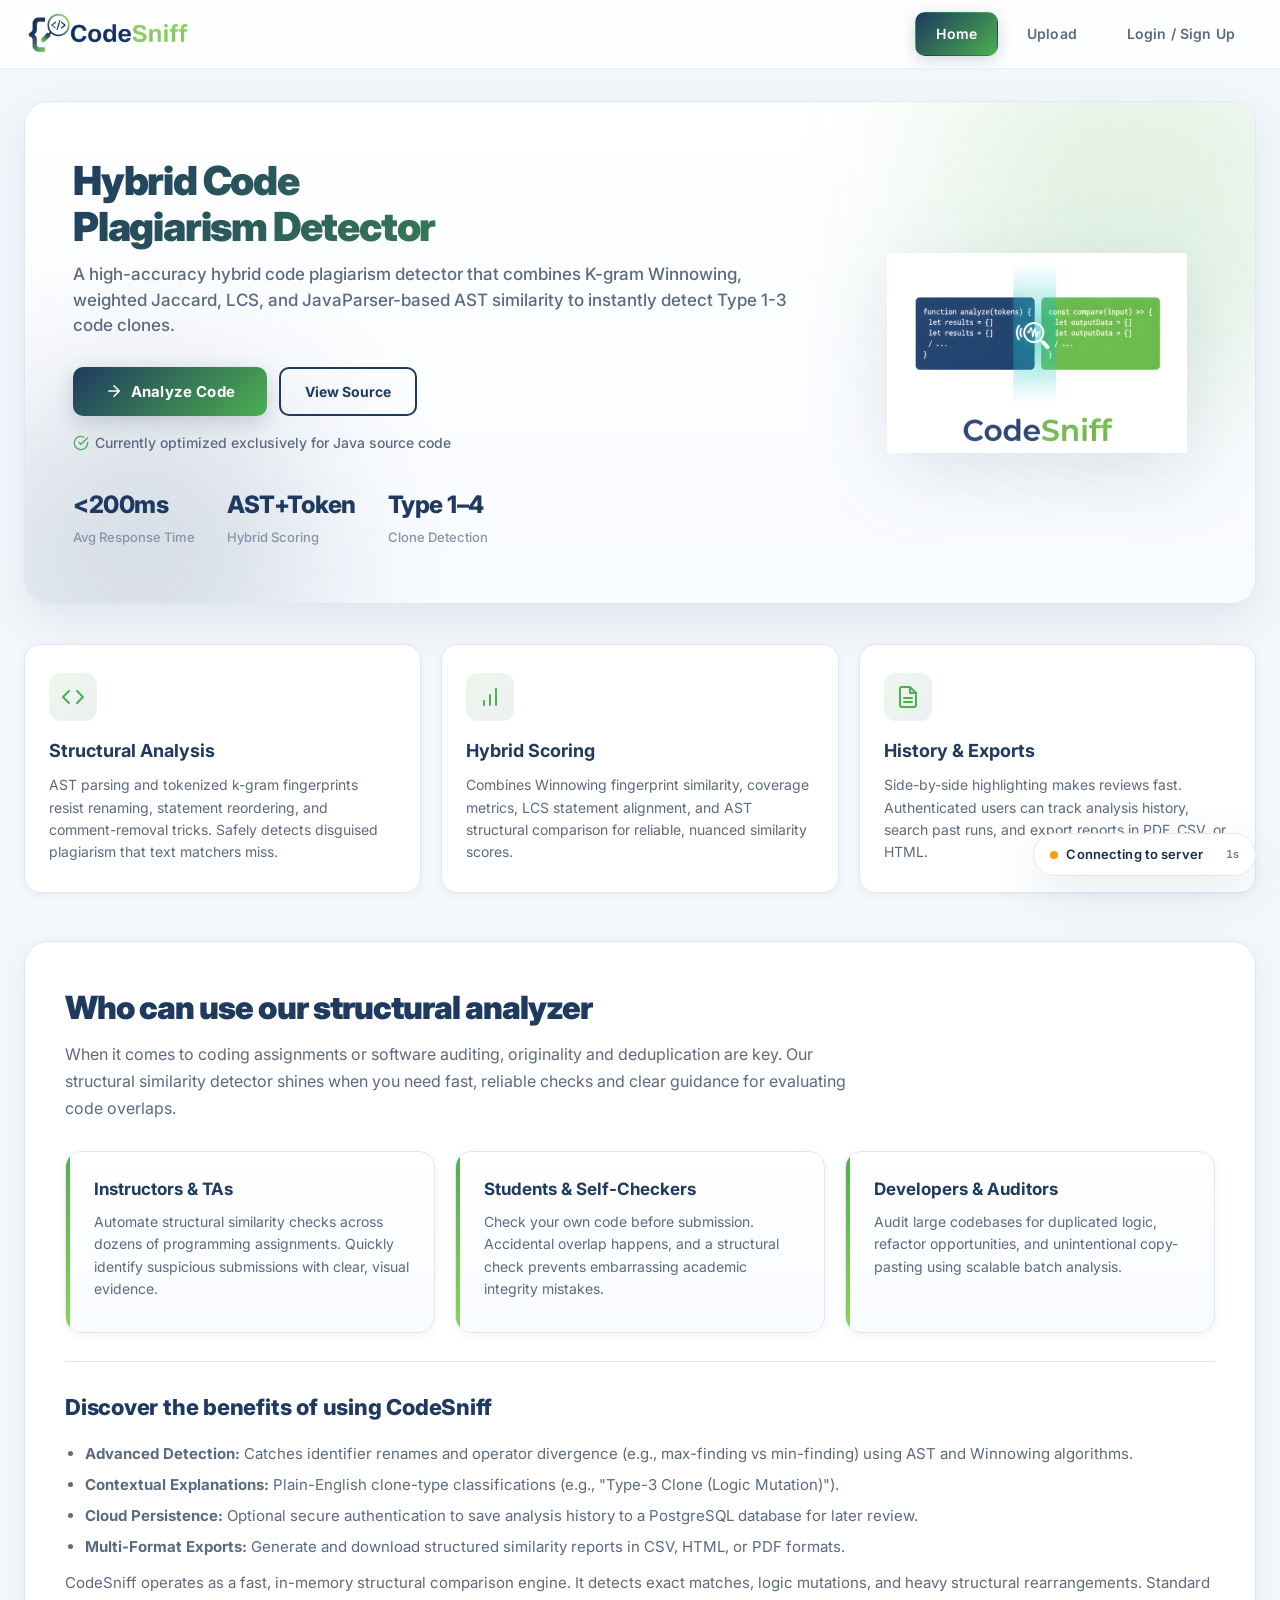
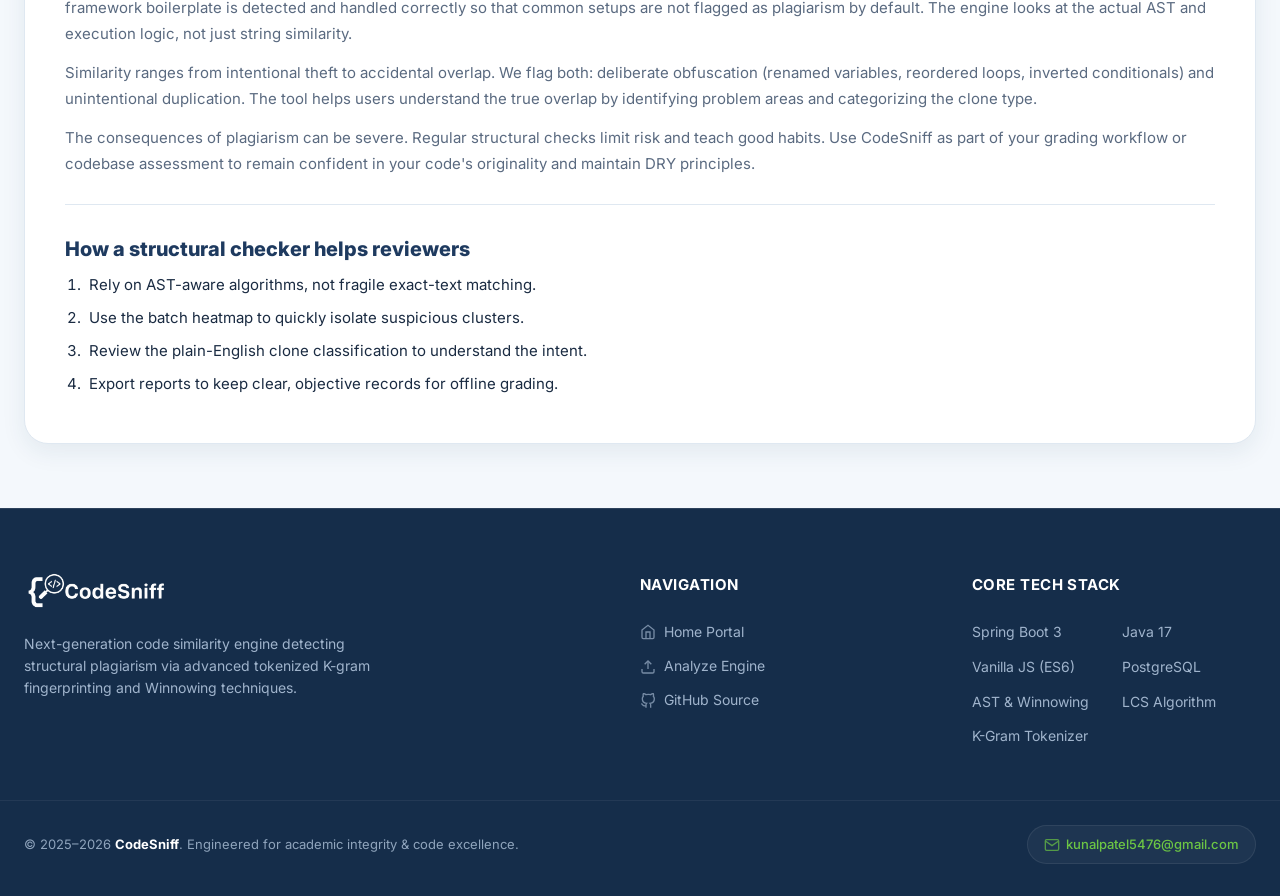
==== commit 50ffa566: "chore(seo): aggressively target 'code plagiarism detector' keyword" ====
--- a/frontend/index.html
+++ b/frontend/index.html
@@ -5,23 +5,34 @@
   <meta charset="utf-8" />
   <meta name="viewport" content="width=device-width,initial-scale=1" />
   <meta name="description"
-    content="Detect Java source code clones and structural plagiarism instantly. By leveraging AST-aware hybrid scoring, LCS alignment, and tokenized K-gram Winnowing, CodeSniff uncovers Type 1–4 clones—even when logic is heavily disguised." />
+    content="A high-accuracy hybrid code plagiarism detector that combines K-gram Winnowing, weighted Jaccard, LCS, and JavaParser-based AST similarity to instantly detect Type 1-3 code clones." />
+  <meta name="keywords"
+    content="CodeSniff, Java, Code Plagiarism Detector, Code Similarity, AST, Source Code Analysis, Clone Detection, Winnowing" />
   <meta name="theme-color" content="#1e3a5f" />
+  <link rel="canonical" href="https://www.codesniff.tech/" />
+  <meta name="google-site-verification" content="0MUOJ8N-TRfRCvZQZG5kykr3xGYb6F8BMr2uaGVa7Qg" />
 
   <!-- Open Graph -->
-  <meta property="og:title" content="CodeSniff | Hybrid Code Similarity Analyzer" />
+  <meta property="og:title" content="CodeSniff | Hybrid Code Plagiarism Detector" />
   <meta property="og:description"
-    content="Detect Java source code clones and structural plagiarism instantly. By leveraging AST-aware hybrid scoring, LCS alignment, and tokenized K-gram Winnowing, CodeSniff uncovers Type 1–4 clones—even when logic is heavily disguised." />
+    content="A high-accuracy hybrid code plagiarism detector that combines K-gram Winnowing, weighted Jaccard, LCS, and JavaParser-based AST similarity to instantly detect Type 1-3 code clones." />
   <meta property="og:type" content="website" />
-  <meta property="og:url" content="https://codesniff.tech" />
-  <meta property="og:image" content="assets/4.png" />
+  <meta property="og:url" content="https://www.codesniff.tech/" />
+  <meta property="og:image" content="https://www.codesniff.tech/assets/4.png" />
+
+  <!-- Twitter -->
+  <meta name="twitter:card" content="summary_large_image" />
+  <meta name="twitter:title" content="CodeSniff | Hybrid Code Plagiarism Detector" />
+  <meta name="twitter:description"
+    content="A high-accuracy hybrid code plagiarism detector that combines K-gram Winnowing, weighted Jaccard, LCS, and JavaParser-based AST similarity to instantly detect Type 1-3 code clones." />
+  <meta name="twitter:image" content="https://www.codesniff.tech/assets/4.png" />
 
   <!-- Favicons -->
   <link rel="icon" type="image/png" sizes="32x32" href="assets/favicon.png">
   <link rel="icon" type="image/png" sizes="16x16" href="assets/favicon.png">
   <link rel="apple-touch-icon" href="assets/favicon.png">
 
-  <title>CodeSniff | Hybrid Code Similarity Analyzer</title>
+  <title>CodeSniff | Hybrid Code Plagiarism Detector</title>
   <link rel="stylesheet" href="./css/core.css" />
   <link rel="stylesheet" href="./css/layout.css" />
   <link rel="stylesheet" href="./css/components.css" />
@@ -82,10 +93,8 @@
       <!-- HERO -->
       <div class="hero">
         <div class="hero-content">
-          <h1>Hybrid Code<br>Similarity Analyzer</h1>
-          <p class="subtitle">Detect Java source code clones and structural plagiarism instantly. By leveraging
-            AST-aware hybrid scoring, LCS alignment, and tokenized K-gram Winnowing, CodeSniff uncovers Type 1–4 clones
-            even when logic is heavily disguised.</p>
+          <h1>Hybrid Code<br>Plagiarism Detector</h1>
+          <p class="subtitle">A high-accuracy hybrid code plagiarism detector that combines K-gram Winnowing, weighted Jaccard, LCS, and JavaParser-based AST similarity to instantly detect Type 1-3 code clones.</p>
           <div class="hero-actions">
             <button id="btnGetStarted" class="btn btn-primary">
               <svg width="18" height="18" viewBox="0 0 24 24" fill="none" stroke="currentColor" stroke-width="2"
@@ -98,6 +107,14 @@
               View Source
             </a>
           </div>
+          
+          <p style="margin-top: 16px; font-size: 14px; color: var(--text-secondary); font-weight: 500; display: flex; align-items: center; gap: 6px;">
+            <svg width="16" height="16" viewBox="0 0 24 24" fill="none" stroke="currentColor" stroke-width="2" stroke-linecap="round" stroke-linejoin="round" style="color: var(--green);">
+              <path d="M22 11.08V12a10 10 0 1 1-5.93-9.14"></path>
+              <polyline points="22 4 12 14.01 9 11.01"></polyline>
+            </svg>
+            Currently optimized exclusively for Java source code
+          </p>
 
           <!-- Stats -->
           <div class="hero-stats">
@@ -116,7 +133,7 @@
           </div>
         </div>
         <div class="hero-illustration" id="heroIllustration">
-          <img src="assets/4.png" alt="CodeSniff comparison illustration" class="hero-logo" />
+          <img src="assets/4.png" alt="CodeSniff hybrid code plagiarism detector" class="hero-logo" />
         </div>
       </div>
 
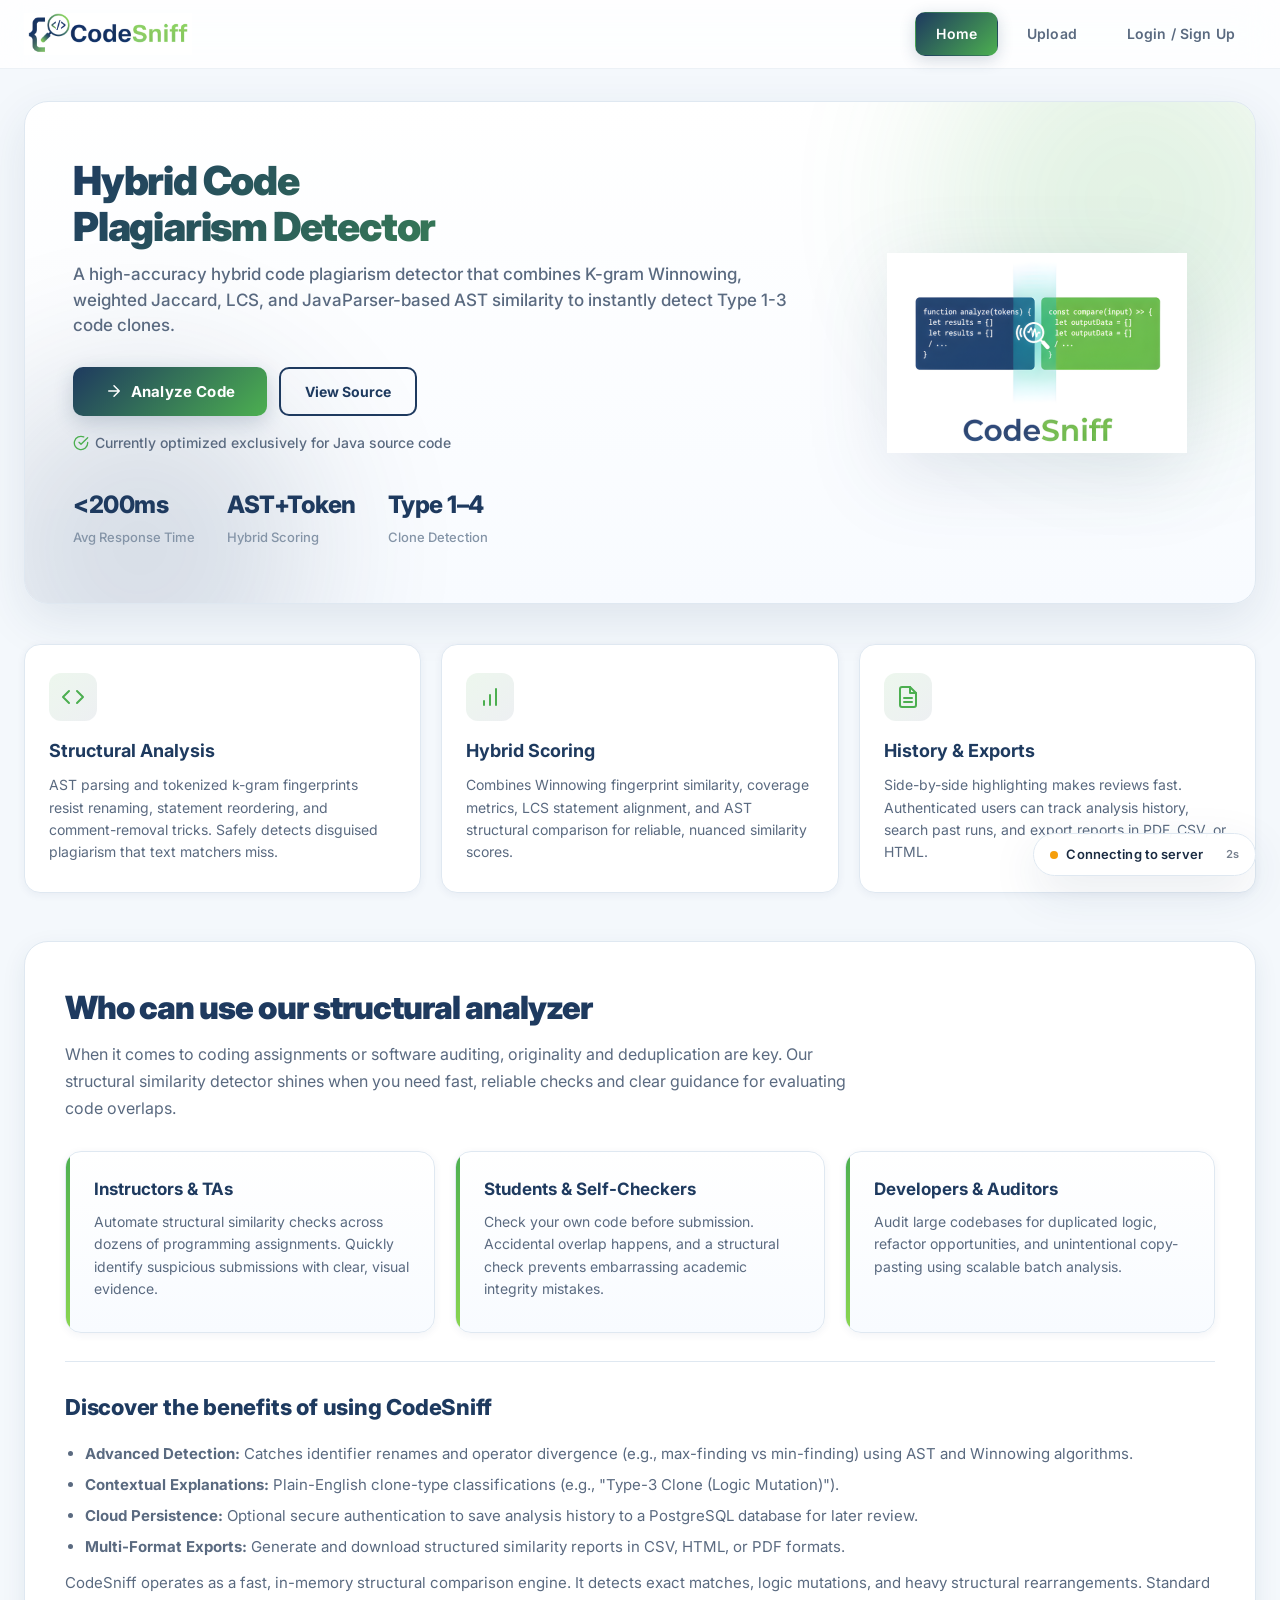
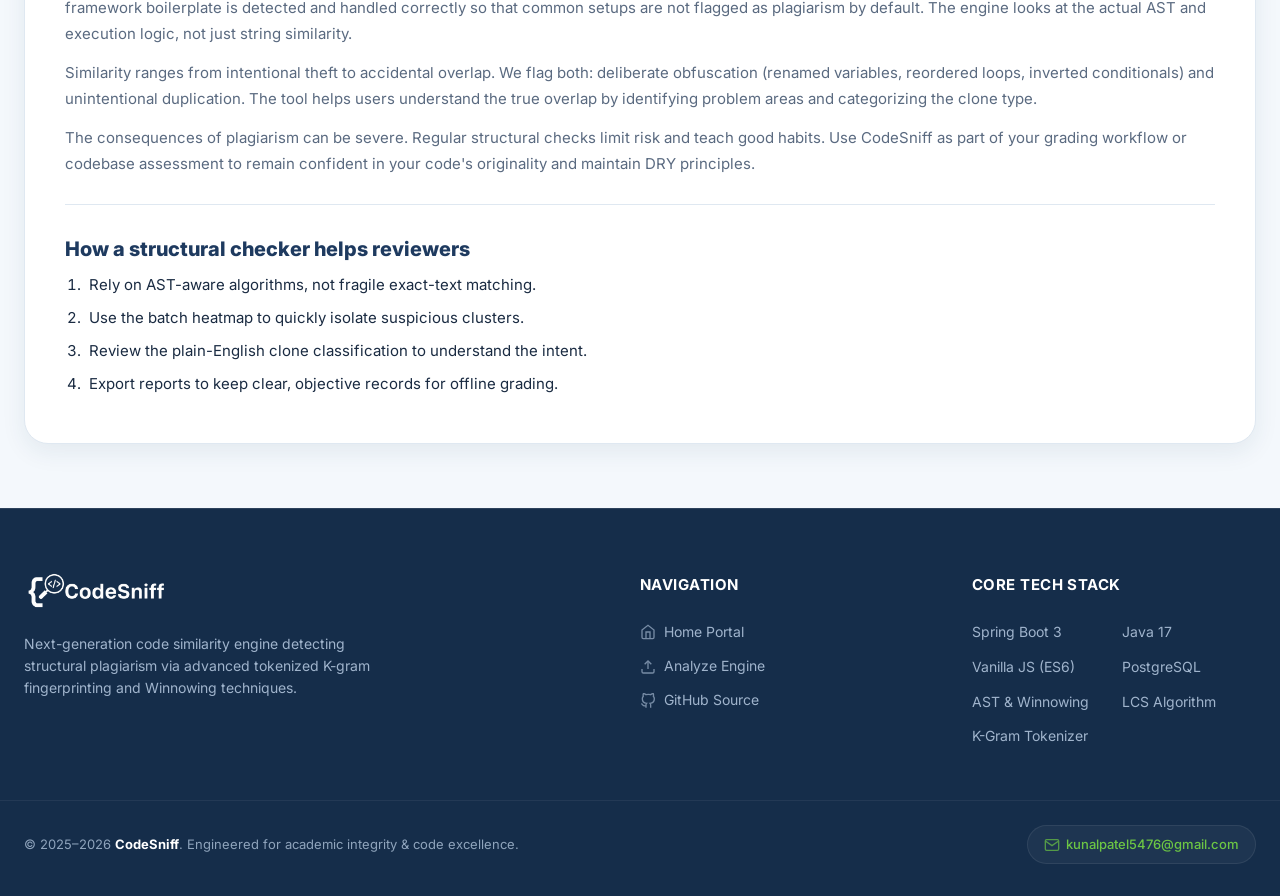
==== commit c8defc88: "fix(seo): use absolute urls for favicons so google can crawl them" ====
--- a/frontend/index.html
+++ b/frontend/index.html
@@ -28,9 +28,10 @@
   <meta name="twitter:image" content="https://www.codesniff.tech/assets/4.png" />
 
   <!-- Favicons -->
-  <link rel="icon" type="image/png" sizes="32x32" href="assets/favicon.png">
-  <link rel="icon" type="image/png" sizes="16x16" href="assets/favicon.png">
-  <link rel="apple-touch-icon" href="assets/favicon.png">
+  <link rel="icon" type="image/png" href="https://www.codesniff.tech/assets/favicon.png">
+  <link rel="icon" type="image/png" sizes="32x32" href="https://www.codesniff.tech/assets/favicon.png">
+  <link rel="icon" type="image/png" sizes="16x16" href="https://www.codesniff.tech/assets/favicon.png">
+  <link rel="apple-touch-icon" href="https://www.codesniff.tech/assets/favicon.png">
 
   <title>CodeSniff | Hybrid Code Plagiarism Detector</title>
   <link rel="stylesheet" href="./css/core.css" />
